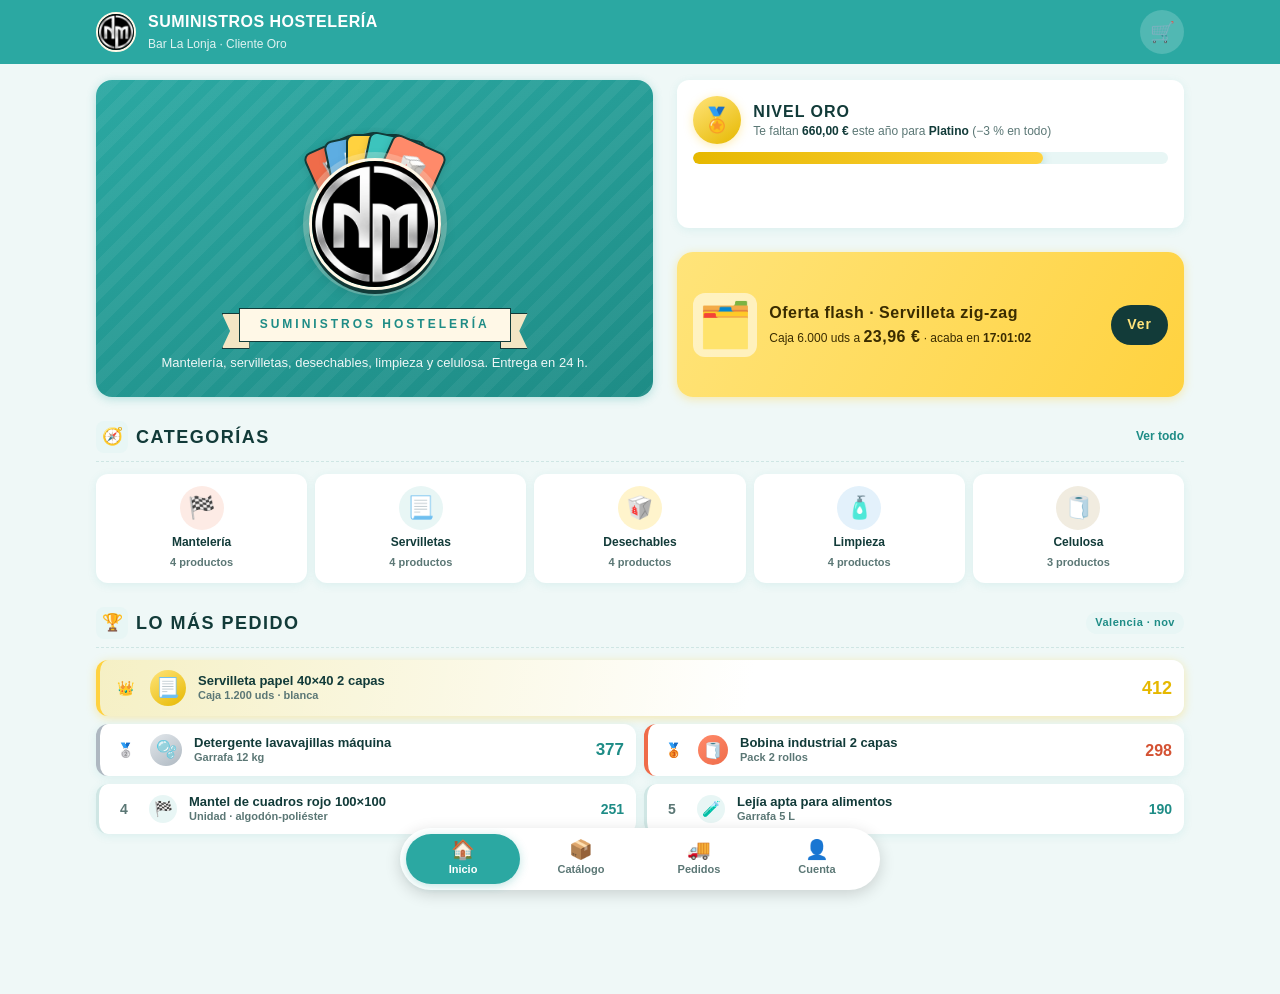
==== index.html @ a585bfb9 "App de pedidos Suministros Hostelería (demo) Co-Authored-By: Claude Opus 5.5 <noreply@anthropic.com>" ====
<!DOCTYPE html>
<html lang="es">
<head>
<meta charset="utf-8">
<meta name="viewport" content="width=device-width, initial-scale=1, viewport-fit=cover">
<meta name="theme-color" content="#2BA8A2">
<meta name="apple-mobile-web-app-capable" content="yes">
<meta name="apple-mobile-web-app-title" content="Suministros">
<title>Suministros Hostelería</title>
<link rel="icon" href="logo.png" type="image/png">
<link rel="apple-touch-icon" href="icon-192.png">
<meta name="claude:viewport-fit-sides" content="cover">
<link rel="stylesheet" href="estilos.css">
</head>
<body>
<div class="app" id="app">
  <header class="top">
    <img class="mini" src="logo.png" alt=""><div class="who"><b>SUMINISTROS HOSTELERÍA</b><span>Bar La Lonja · Cliente Oro</span></div>
    <button class="iconbtn" id="cartBtn" aria-label="Ver carrito">🛒<span class="badge" id="badge"></span></button>
  </header>

  <main>
    <!-- INICIO -->
    <section class="view" id="v-inicio">
      <div class="hero">
        <div class="fan" aria-hidden="true"><i>🏁</i><i>📃</i><i>🧻</i><i>🧴</i><i>🥡</i></div>
        <div class="wordmark">
          <img class="logo-badge" src="logo.png" alt="Logo de Suministros Hostelería">
        </div>
        <div class="ribbon-wrap"><span class="ribbon">SUMINISTROS HOSTELERÍA</span></div>
        <p>Mantelería, servilletas, desechables, limpieza y celulosa. Entrega en 24 h.</p>
      </div>

      <div class="level">
        <div class="row">
          <span class="medal" aria-hidden="true">🏅</span>
          <div class="grow"><b>NIVEL ORO</b><div class="meta" id="lvlTxt"></div></div>
        </div>
        <div class="bar gold" role="progressbar" aria-label="Progreso al nivel Platino" id="lvlBar"><i></i></div>
      </div>

      <div class="flash">
        <span class="big" aria-hidden="true">🗂️</span>
        <div><b>Oferta flash · Servilleta zig-zag</b><span>Caja 6.000 uds a <b class="inline" id="flashP">23,96 €</b> · acaba en <span class="timer" id="timer">--:--:--</span></span></div>
        <button class="btn" data-open="7">Ver</button>
      </div>

      <div class="sec">
        <div class="sec-t"><span class="emo" aria-hidden="true">🧭</span><h2>CATEGORÍAS</h2><a href="#catalogo">Ver todo</a></div>
        <div class="cats" id="cats"></div>
      </div>

      <div class="sec">
        <div class="sec-t"><span class="emo" aria-hidden="true">🏆</span><h2>LO MÁS PEDIDO</h2><span class="pill teal">Valencia · nov</span></div>
        <div class="rank" id="rank"></div>
      </div>
      <p class="note">Demo con empresa, cliente, productos y precios de ejemplo.</p>
    </section>

    <!-- CATÁLOGO -->
    <section class="view" id="v-catalogo" hidden>
      <h1>CATÁLOGO</h1>
      <div class="search"><span aria-hidden="true">🔎</span><input id="q" type="search" placeholder="Buscar mantel, lejía, servilletas…" autocomplete="off" aria-label="Buscar productos"></div>
      <div class="chips" id="chips"></div>
      <div class="list" id="list"></div>
    </section>

    <!-- PEDIDOS -->
    <section class="view" id="v-pedidos" hidden>
      <h1>MIS PEDIDOS</h1>
      <p class="lead">Sigue tu reparto y repite un pedido con un toque.</p>
      <div class="list" id="orders"></div>
    </section>

    <!-- CUENTA -->
    <section class="view" id="v-cuenta" hidden>
      <h1>MI CUENTA</h1>
      <div class="level">
        <div class="row">
          <span class="medal" aria-hidden="true">⭐</span>
          <div class="grow"><b id="ptsBig">0 PUNTOS</b><div class="meta">1 punto por cada euro (sin IVA). 500 puntos = 10 € de descuento.</div></div>
        </div>
        <div class="bar" role="progressbar" aria-label="Puntos hasta el próximo vale" id="ptsBar"><i></i></div>
      </div>
      <div class="sec">
        <div class="sec-t"><span class="emo" aria-hidden="true">🏪</span><h2>MI NEGOCIO</h2></div>
        <div class="kv">
          <div><span>Establecimiento</span><b>Bar La Lonja</b></div>
          <div><span>Nº cliente</span><b>C-04127</b></div>
          <div><span>Dirección de entrega</span><b>C/ de la Reina 21, Valencia</b></div>
          <div><span>Forma de pago</span><b>Domiciliación 30 días</b></div>
          <div><span>Precios con IVA</span><button class="switch" id="ivaSw" role="switch" aria-checked="false" aria-label="Mostrar precios con IVA"></button></div>
        </div>
      </div>
      <div class="sec">
        <div class="sec-t"><span class="emo" aria-hidden="true">🤝</span><h2>TU COMERCIAL</h2></div>
        <div class="rep">
          <span class="av" aria-hidden="true">LM</span>
          <div><b>Lucía Martí</b><span>Lunes a viernes, 8:00–16:00</span><div class="tel">600 000 000</div></div>
          <button class="btn btn-teal" id="copyTel">Copiar</button>
        </div>
      </div>
      <a class="btn btn-ghost btn-block" href="admin.html">🔑 Acceso para la empresa</a>
      <p class="note">Datos de ejemplo. Entrega en tu local sin coste.</p>
    </section>
  </main>
</div>

<div class="cbar" id="cbar" hidden><button class="btn btn-gold btn-block" id="cbarBtn"><span id="cbarN">0 artículos</span><span class="tot" id="cbarT">0 €</span></button></div>

<div class="tabs"><nav aria-label="Secciones">
  <a href="#inicio" data-v="inicio"><span class="emo" aria-hidden="true">🏠</span>Inicio</a>
  <a href="#catalogo" data-v="catalogo"><span class="emo" aria-hidden="true">📦</span>Catálogo</a>
  <a href="#pedidos" data-v="pedidos"><span class="emo" aria-hidden="true">🚚</span>Pedidos</a>
  <a href="#cuenta" data-v="cuenta"><span class="emo" aria-hidden="true">👤</span>Cuenta</a>
</nav></div>

<div class="shade" id="shade"></div>

<aside class="sheet" id="cartSheet" aria-label="Carrito">
  <div class="grab"><div class="sec-t"><span class="emo" aria-hidden="true">🛒</span><h2>TU PEDIDO</h2><button class="x" data-close aria-label="Cerrar">×</button></div></div>
  <ul class="lines" id="lines"></ul>
  <div id="cartBody" class="stack">
    <div class="field">FRANJA DE ENTREGA
      <div class="slots" id="slots"></div>
    </div>
    <label class="field" for="notes">NOTAS PARA EL REPARTIDOR<input id="notes" placeholder="Entrar por la puerta del almacén"></label>
    <div class="sum" id="sum"></div>
    <button class="btn btn-gold btn-block" id="confirmBtn">CONFIRMAR PEDIDO</button>
  </div>
</aside>

<aside class="sheet" id="detSheet" aria-label="Producto">
  <div class="grab"><div class="sec-t"><span class="emo" aria-hidden="true">🔍</span><h2>PRODUCTO</h2><button class="x" data-close aria-label="Cerrar">×</button></div></div>
  <div id="det" class="stack"></div>
</aside>

<div class="win" id="win" hidden>
  <div class="confetti" id="confetti"></div>
  <div class="win-card">
    <span class="crown" aria-hidden="true">👑</span>
    <h2>¡PEDIDO HECHO!</h2>
    <span class="onum" id="winNum"></span>
    <p id="winTxt"></p>
    <span class="pts" id="winPts"></span>
    <button class="btn btn-gold btn-block" id="winBtn">VER MIS PEDIDOS</button>
  </div>
</div>

<div class="toast" id="toast" role="status"></div>

<script src="datos.js"></script>
<script>
(function(){
const IVA=0.21;
const {CATS,P}=window.SH_DATA;
const catBg=Object.fromEntries(CATS.map(c=>[c[0],c[3]]));
const byId=Object.fromEntries(P.map(p=>[p.id,p]));
const RANK=[[5,412],[13,377],[17,298],[1,251],[15,190]];
const SLOTS=[['Mañana','8–11 h'],['Mañana','11–14 h'],['Jueves','8–11 h']];
let orders=window.SH_DATA.ORDERS.map(o=>({...o}));
const $=s=>document.querySelector(s);
const eur=n=>n.toLocaleString('es-ES',{style:'currency',currency:'EUR'});
const esc=s=>String(s).replace(/[&<>"]/g,c=>({'&':'&amp;','<':'&lt;','>':'&gt;','"':'&quot;'}[c]));
let cart={}, cat='todo', q='', iva=true, slot=0, points=1840;
try{const s=JSON.parse(localStorage.getItem('sh-pedidos')||'{}');cart=s.cart||{};iva=s.ivaIncl!==undefined?!!s.ivaIncl:true;if(s.points)points=s.points;if(s.orders)orders=s.orders}catch(e){}
const save=()=>{try{localStorage.setItem('sh-pedidos',JSON.stringify({cart,ivaIncl:iva,points,orders}))}catch(e){}};
const show=v=>iva?v*(1+IVA):v;
const sumItems=it=>it.reduce((s,[id,n])=>s+byId[id].p*n,0);
const items=()=>Object.entries(cart).filter(([,n])=>n>0).map(([id,n])=>[+id,n]);

function stepper(id,n){return `<div class="step"><button class="minus" data-dec="${id}" aria-label="Quitar uno">−</button><output>${n}</output><button class="plus" data-inc="${id}" aria-label="Añadir uno">+</button></div>`}
function card(p){
  const n=cart[p.id]||0, cls=p.out?'':p.o?' hl':p.low?' low':'';
  const tag=p.out?'<span class="pill out">Agotado</span>':p.o?`<span class="pill gold">-${Math.round((1-p.p/p.o)*100)} %</span>`:p.low?`<span class="pill coral">Quedan ${p.low}</span>`:'';
  return `<article class="pcard${cls}"><button class="thumb" style="background:${catBg[p.cat]}" data-open="${p.id}" aria-label="Ver ficha de ${esc(p.n)}">${p.e}</button>
  <div class="pbody"><div class="tags"><span class="ref">${p.ref}</span>${tag}</div><h3>${p.n}</h3><span class="meta">${p.f}</span>
  <div class="prow"><div class="price">${eur(show(p.p))}${p.o?`<s>${eur(show(p.o))}</s>`:''}<small>${iva?'IVA incluido':'+ IVA'}</small></div>
  ${p.out?'<button class="btn btn-ghost add" disabled>Agotado</button>':n?stepper(p.id,n):`<button class="btn btn-teal add" data-inc="${p.id}">Añadir</button>`}</div></div></article>`;
}
function renderList(){
  const t=q.trim().toLowerCase();
  const l=P.filter(p=>(cat==='todo'||p.cat===cat)&&(!t||(p.n+' '+p.f+' '+p.ref).toLowerCase().includes(t)));
  $('#list').innerHTML=l.length?l.map(card).join(''):`<div class="empty"><span class="emo">🤔</span>No hay productos con «${esc(q)}». Prueba con «mantel» o «lejía».</div>`;
}
function renderChips(){
  $('#chips').innerHTML=[['todo','Todo','✨'],...CATS].map(([k,l,e])=>`<button class="chip" data-cat="${k}" aria-pressed="${k===cat}">${e} ${l}</button>`).join('');
}
function renderHome(){
  $('#flashP').textContent=eur(show(byId[7].p))+(iva?'':' + IVA');
  $('#cats').innerHTML=CATS.map(([k,l,e,bg])=>`<button class="cat" data-gocat="${k}"><span class="emo" style="background:${bg}">${e}</span>${l}<small>${P.filter(p=>p.cat===k).length} productos</small></button>`).join('');
  const medal=['👑','🥈','🥉'];
  $('#rank').innerHTML=RANK.map(([id,u],i)=>{const p=byId[id];return `<button class="ritem${i<3?' r'+(i+1):''}" data-open="${id}">
    <span class="pos">${i===0?'<span class="crown">👑</span>':i<3?medal[i]:i+1}</span><span class="av">${p.e}</span>
    <span class="nm">${p.n}<small>${p.f}</small></span><span class="sc">${u}</span></button>`}).join('');
  const goal=2500, pct=Math.min(100,points/goal*100);
  $('#lvlTxt').innerHTML=`Te faltan <b>${eur(Math.max(0,goal-points))}</b> este año para <b>Platino</b> (−3 % en todo)`;
  $('#lvlBar i').style.width=pct+'%';
  $('#ptsBig').textContent=points.toLocaleString('es-ES')+' PUNTOS';
  $('#ptsBar i').style.width=(points%500)/5+'%';
  $('#ivaSw').setAttribute('aria-checked',iva);
}
const ST={reparto:['🚚 En reparto','sky'],prep:['📦 Preparando','gold'],ok:['✔ Entregado','ok']};
function renderOrders(){
  $('#orders').innerHTML=orders.map((o,i)=>{const [lbl,c]=ST[o.st], base=sumItems(o.items), u=o.items.reduce((s,[,n])=>s+n,0);
    const step=o.st==='prep'?1:o.st==='reparto'?3:4;
    return `<div class="ocard${o.st!=='ok'?' live':''}"><div class="ohead"><b>${o.n}</b><span class="pill ${c}">${lbl}</span></div>
    ${o.st!=='ok'?`<div class="track">${['Recibido','Preparado','En ruta','Entregado'].map((s,k)=>`<div class="${k<step?'done':''}"><i></i>${s}</div>`).join('')}</div>`:''}
    <p>${o.d} · ${u} uds · ${o.items.map(([id,n])=>`${n}× ${byId[id].n}`).join(' · ')}</p>
    <div class="ofoot"><span class="price">${eur(base*(1+IVA))}<small>IVA incluido</small></span><button class="btn btn-ghost" data-repeat="${i}">🔁 Repetir</button></div></div>`}).join('');
}
function renderCart(){
  const it=items(), u=it.reduce((s,[,n])=>s+n,0), base=sumItems(it), tot=base*(1+IVA);
  const b=$('#badge'); if(b.textContent!==String(u||'')){b.textContent=u||'';b.classList.remove('pop');void b.offsetWidth;b.classList.add('pop')}
  $('#cbar').hidden=!u; $('#app').classList.toggle('has-cart',!!u);
  $('#cbarN').textContent=`🛒 ${u} ${u===1?'artículo':'artículos'}`; $('#cbarT').textContent=eur(tot);
  $('#lines').innerHTML=it.length?it.map(([id,n])=>{const p=byId[id];return `<li><span class="thumb" style="background:${catBg[p.cat]}">${p.e}</span><span class="nm">${p.n}<small>${n} × ${eur(show(p.p))} = ${eur(show(p.p*n))} ${iva?'IVA incl.':'+ IVA'}</small></span>${stepper(id,n)}</li>`}).join('')
    :`<li class="empty"><span class="emo">🍽️</span>Tu pedido está vacío. Añade productos desde el catálogo.</li>`;
  $('#cartBody').hidden=!it.length;
  $('#slots').innerHTML=SLOTS.map(([d,h],i)=>`<button data-slot="${i}" aria-pressed="${i===slot}">${d}<small>${h}</small></button>`).join('');
  $('#sum').innerHTML=`<div><span>Base imponible</span><span>${eur(base)}</span></div>
    <div><span>IVA 21 %</span><span>${eur(base*IVA)}</span></div><div class="big"><span>Total</span><span>${eur(tot)}</span></div>`;
}
function renderDetail(id){
  const p=byId[id], n=cart[id]||0;
  $('#det').innerHTML=`<div class="dart" style="background:${catBg[p.cat]}">${p.e}</div>
  <div class="dinfo"><div class="tags"><span class="ref">REF. ${p.ref}</span>${p.o?'<span class="pill gold">Oferta flash</span>':''}${p.low?`<span class="pill coral">Quedan ${p.low}</span>`:''}</div>
  <h3>${p.n}</h3><span class="meta">${p.f}</span></div>
  <div class="specs">${p.s.map(([k,v])=>`<div><span>${k.toUpperCase()}</span><b>${v}</b></div>`).join('')}</div>
  <div class="dbuy"><div class="price">${eur(show(p.p))}${p.o?`<s>${eur(show(p.o))}</s>`:''}<small>${iva?'IVA incluido':'+ IVA'}</small></div>
  ${p.out?'<button class="btn btn-ghost" disabled>AGOTADO</button>':n?stepper(id,n):`<button class="btn btn-gold" data-inc="${id}">AÑADIR AL PEDIDO</button>`}</div>`;
}
let detId=null;
function renderAll(){renderList();renderCart();if(detId)renderDetail(detId)}

let tt; function toast(t){const el=$('#toast');el.textContent=t;el.classList.add('on');clearTimeout(tt);tt=setTimeout(()=>el.classList.remove('on'),1800)}
function sheet(id){['#cartSheet','#detSheet'].forEach(s=>$(s).classList.toggle('on',s===id));$('#shade').classList.toggle('on',!!id);if(id!=='#detSheet')detId=null}
function change(id,d){if(d>0&&byId[id].out)return;cart[id]=Math.max(0,(cart[id]||0)+d);if(!cart[id])delete cart[id];save();renderAll();if(d>0&&cart[id]===1)toast(`${byId[id].e} Añadido al pedido`)}

function confirmOrder(){
  const it=items(); if(!it.length) return;
  const base=sumItems(it), num='SH-'+(25842+Math.floor(Math.random()*90));
  const now=new Date();orders.unshift({n:num,d:'hoy',h:now.toTimeString().slice(0,5),st:'prep',items:it,slot:SLOTS[slot].join(' '),notes:$('#notes').value.trim()});$('#notes').value=''; const earned=Math.floor(base); points+=earned;
  cart={}; save(); sheet(null); renderAll(); renderOrders(); renderHome();
  $('#winNum').textContent=num;
  $('#winTxt').textContent=`Llega ${SLOTS[slot][0].toLowerCase()} entre las ${SLOTS[slot][1]}. Te avisaremos cuando salga el camión.`;
  $('#winPts').textContent=`+${earned} puntos ⭐`;
  const cols=['#2BA8A2','#FFD23F','#EF6C4A','#5DADE2','#3CC4BD','#FFE47A'];
  $('#confetti').innerHTML=Array.from({length:14},(_,i)=>{const w=6+Math.random()*8,h=Math.random()<.4?w:w*1.8;
    return `<i style="left:${4+i*6.8}%;width:${w}px;height:${h}px;background:${cols[i%6]};border-radius:${i%3===0?'50%':'2px'};animation-duration:${(3.2+Math.random()*1.3).toFixed(2)}s;animation-delay:${(Math.random()*1.5).toFixed(2)}s"></i>`}).join('');
  $('#win').hidden=false;
}

document.addEventListener('click',e=>{
  const b=e.target.closest('button,[data-close]'); if(!b) return;
  const d=b.dataset;
  if(d.inc) change(+d.inc,1);
  else if(d.dec) change(+d.dec,-1);
  else if(d.cat){cat=d.cat;renderChips();renderList()}
  else if(d.gocat){cat=d.gocat;renderChips();renderList();location.hash='catalogo'}
  else if(d.open){detId=+d.open;renderDetail(detId);sheet('#detSheet')}
  else if(d.slot!==undefined){slot=+d.slot;renderCart()}
  else if(d.repeat!==undefined){orders[+d.repeat].items.forEach(([id,n])=>{if(!byId[id].out)cart[id]=(cart[id]||0)+n});save();renderAll();sheet('#cartSheet');toast('🔁 Pedido cargado: ajusta cantidades')}
  else if(b.hasAttribute('data-close')) sheet(null);
});
$('#cartBtn').onclick=()=>sheet('#cartSheet');
$('#cbarBtn').onclick=()=>sheet('#cartSheet');
$('#shade').onclick=()=>sheet(null);
$('#confirmBtn').onclick=confirmOrder;
$('#winBtn').onclick=()=>{$('#win').hidden=true;location.hash='pedidos'};
document.addEventListener('keydown',e=>{if(e.key==='Escape'){sheet(null);$('#win').hidden=true}});
$('#q').addEventListener('input',e=>{q=e.target.value;renderList()});
$('#ivaSw').onclick=()=>{iva=!iva;save();renderHome();renderAll();toast(iva?'Precios con IVA':'Precios sin IVA')};
$('#copyTel').onclick=()=>{try{navigator.clipboard.writeText('600000000').then(()=>toast('📋 Teléfono copiado'),()=>toast('Mantén pulsado el número para copiarlo'))}catch(err){toast('Mantén pulsado el número para copiarlo')}};

// Cuenta atrás de la oferta flash (termina a medianoche)
function tick(){const now=new Date(),end=new Date(now);end.setHours(24,0,0,0);let s=Math.floor((end-now)/1000);
  const h=String(Math.floor(s/3600)).padStart(2,'0'),m=String(Math.floor(s%3600/60)).padStart(2,'0'),x=String(s%60).padStart(2,'0');$('#timer').textContent=`${h}:${m}:${x}`}
tick();setInterval(tick,1000);

const VIEWS=['inicio','catalogo','pedidos','cuenta'];
function route(){const v=(location.hash||'#inicio').slice(1), ok=VIEWS.includes(v)?v:'inicio';
  VIEWS.forEach(k=>$('#v-'+k).hidden=k!==ok);
  document.querySelectorAll('.tabs a').forEach(a=>a.dataset.v===ok?a.setAttribute('aria-current','page'):a.removeAttribute('aria-current'));
  window.scrollTo(0,0)}
window.addEventListener('hashchange',route);

renderChips();renderHome();renderOrders();renderAll();route();
})();
</script>
</body>
</html>
---- estilos.css ----
/* Estilos compartidos: app del cliente y panel de la empresa (sistema de diseño Flip7) */
/* Layout: phone-first app shell (max 440px), sticky header, scrolling views, fixed pill tab bar + bottom sheets.
   Tokens from the Flip7 design system (rpx ÷ 2 = px). */
:root{
  --primary:#2BA8A2;--primary-light:#3CC4BD;--primary-dark:#1E8C86;--primary-bg:#E8F6F5;
  --accent:#FFD23F;--accent-light:#FFE47A;--accent-dark:#E6B800;
  --coral:#EF6C4A;--coral-light:#FF8A6A;--coral-dark:#D45233;
  --cream:#FFF8E7;--cream-dark:#F3E6C4;--sky:#5DADE2;
  --surface:#EFF8F7;--card:#FFFFFF;--success:#27AE60;--error:#E74C3C;
  --ink:#123B39;--muted:#5B7775;--line:#CFE6E4;--on-accent:#3A2C00;
  --silver-a:#E3E8EC;--silver-b:#AEB8C1;
  --sh-sm:0 1px 4px rgba(0,0,0,.08);--sh-md:0 2px 8px rgba(0,0,0,.12);--sh-lg:0 4px 16px rgba(0,0,0,.16);
  --sh-card:0 2px 10px rgba(43,168,162,.10);--sh-coral:0 2px 10px rgba(239,108,74,.35);
  --sh-teal:0 2px 10px rgba(43,168,162,.30);--sh-accent:0 2px 10px rgba(255,210,63,.40);
  --sh-sky:0 2px 8px rgba(93,173,226,.30);--sh-focus:0 0 0 2px rgba(43,168,162,.15);
  --r-sm:4px;--r-md:8px;--r-lg:12px;--r-xl:16px;--r-round:999px;
  --s-xs:4px;--s-sm:8px;--s-md:12px;--s-lg:16px;--s-xl:24px;
  --font:-apple-system,BlinkMacSystemFont,"Segoe UI",Roboto,"PingFang SC","Microsoft YaHei",sans-serif;
  --bounce:cubic-bezier(.34,1.56,.64,1);
}
@media (prefers-color-scheme: dark){:root:not([data-theme="light"]){
  --primary-bg:#163B39;--cream:#2B2719;--cream-dark:#3A3420;--surface:#0E2321;--card:#15302E;
  --ink:#E6F4F3;--muted:#9DBDBA;--line:#24504C;--primary-dark:#5FD3CC;
  --silver-a:#3A4650;--silver-b:#7D8B97;color-scheme:dark}}
:root[data-theme="dark"]{
  --primary-bg:#163B39;--cream:#2B2719;--cream-dark:#3A3420;--surface:#0E2321;--card:#15302E;
  --ink:#E6F4F3;--muted:#9DBDBA;--line:#24504C;--primary-dark:#5FD3CC;
  --silver-a:#3A4650;--silver-b:#7D8B97;color-scheme:dark}

[hidden]{display:none!important}
*{box-sizing:border-box;min-width:0;-webkit-tap-highlight-color:transparent}
html,body{margin:0}
body{background:var(--surface);color:var(--ink);font:500 14px/1.45 var(--font)}
body::before{content:"";position:fixed;inset:0 0 auto;height:env(safe-area-inset-top,0px);z-index:40;background:var(--primary)}
button,input{font:inherit;color:inherit}
button{cursor:pointer;border:0;background:none}
:focus-visible{outline:none;box-shadow:var(--sh-focus),0 0 0 3px var(--primary)}
.app{max-width:440px;margin:0 auto;min-height:100vh;padding-bottom:calc(96px + env(safe-area-inset-bottom,0px))}

/* Header */
.top{box-shadow:0 0 0 100vmax var(--primary);clip-path:inset(0 -100vmax);position:sticky;top:env(safe-area-inset-top,0px);z-index:30;background:var(--primary);color:#fff;
  padding:10px max(16px,env(safe-area-inset-right,0px)) 10px max(16px,env(safe-area-inset-left,0px));display:flex;align-items:center;gap:var(--s-md)}
.top .who{flex:1}
.top .mini{width:40px;height:40px;border-radius:50%;background:#000;border:2px solid #FFF8E7;flex:none}
.top .who b{display:block;font-weight:800;font-size:clamp(13px,4.2vw,16px);letter-spacing:.5px;white-space:nowrap;overflow:hidden;text-overflow:ellipsis}
.top .who span{font-size:12px;opacity:.85}
.iconbtn{position:relative;width:44px;height:44px;border-radius:var(--r-round);background:rgba(255,255,255,.18);display:grid;place-items:center;font-size:20px;transition:transform .25s var(--bounce)}
.iconbtn:active{transform:scale(.92)}
.badge{position:absolute;top:-4px;right:-4px;min-width:22px;height:22px;padding:0 6px;border-radius:var(--r-round);background:var(--accent);color:var(--on-accent);font-weight:800;font-size:12px;line-height:22px;text-align:center;box-shadow:var(--sh-accent)}
.badge:empty{display:none}
.badge.pop{animation:pop .4s var(--bounce)}
@keyframes pop{0%{transform:scale(.4)}100%{transform:scale(1)}}

main{padding-left:max(16px,env(safe-area-inset-left,0px));padding-right:max(16px,env(safe-area-inset-right,0px))}
.view{display:flex;flex-direction:column;gap:var(--s-xl);padding-block:var(--s-lg) var(--s-xl)}
.view>h1{font-size:24px;font-weight:800;letter-spacing:2px;margin:0;color:var(--primary-dark);text-wrap:balance}
.view>p.lead{margin:-16px 0 0;color:var(--muted)}

/* Logo */
.hero{position:relative;z-index:0;background:linear-gradient(160deg,var(--primary) 0%,var(--primary-dark) 100%);border-radius:var(--r-xl);
  padding:var(--s-lg) var(--s-lg) var(--s-xl);overflow:hidden;box-shadow:var(--sh-teal);display:flex;flex-direction:column;align-items:center}
.hero::after{content:"";position:absolute;inset:0;background:repeating-linear-gradient(-45deg,rgba(255,255,255,.05) 0 10px,transparent 10px 20px);pointer-events:none;z-index:-1}
.fan{position:relative;height:120px;width:100%}
.fan i{position:absolute;left:50%;bottom:0;width:58px;height:82px;margin-left:-29px;border-radius:var(--r-md);border:2px solid var(--ink);
  display:grid;place-items:start center;padding-top:8px;font-style:normal;font-size:24px;transform-origin:50% 140%;box-shadow:var(--sh-md)}
.fan i:nth-child(1){background:var(--coral);transform:rotate(-24deg)}
.fan i:nth-child(2){background:var(--sky);transform:rotate(-12deg)}
.fan i:nth-child(3){background:var(--accent);transform:rotate(0)}
.fan i:nth-child(4){background:var(--primary-light);transform:rotate(12deg)}
.fan i:nth-child(5){background:var(--coral-light);transform:rotate(24deg)}
.wordmark{position:relative;margin-top:-58px}
.logo-badge{display:block;width:132px;height:132px;max-width:100%;border-radius:50%;background:#000;border:3px solid #FFF8E7;box-shadow:0 4px 0 #123B39,0 0 0 6px rgba(255,248,231,.25),var(--sh-lg)}
.ribbon-wrap{position:relative;z-index:0;margin-top:18px}
.ribbon{position:relative;display:block;height:34px;line-height:30px;padding:0 clamp(12px,4vw,20px);background:#FFF8E7;border:1.5px solid #123B39;color:#1E8C86;font-weight:800;font-size:clamp(10px,3.2vw,12px);letter-spacing:clamp(1.5px,.8vw,3px);white-space:nowrap}
.ribbon::before,.ribbon::after{content:"";position:absolute;top:4px;width:26px;height:34px;background:#F3E6C4;border:1.5px solid #123B39;z-index:-1}
.ribbon::before{left:-18px;clip-path:polygon(0 0,100% 0,100% 100%,0 100%,30% 50%)}
.ribbon::after{right:-18px;clip-path:polygon(0 0,100% 0,70% 50%,100% 100%,0 100%)}
.hero p{margin:var(--s-md) 0 0;color:#fff;text-align:center;font-size:13px;opacity:.92}

/* Section titles */
.sec{display:flex;flex-direction:column;gap:var(--s-md)}
.sec-t{display:flex;align-items:center;gap:var(--s-sm);padding-bottom:var(--s-sm);border-bottom:1.5px dashed var(--line);margin:0}
.sec-t .emo{width:32px;height:32px;border-radius:var(--r-md);background:var(--primary-bg);display:grid;place-items:center;font-size:17px;flex:none}
.sec-t h2{flex:1;margin:0;font-size:18px;font-weight:800;letter-spacing:1.5px}
.sec-t a,.sec-t button.link{font-size:12px;font-weight:700;color:var(--primary-dark);text-decoration:none;padding:6px 0}

/* Buttons */
.btn{position:relative;overflow:hidden;min-height:44px;padding:0 22px;border-radius:var(--r-round);font-weight:800;letter-spacing:1px;
  display:inline-flex;align-items:center;justify-content:center;gap:8px;transition:transform .25s var(--bounce),box-shadow .25s;white-space:nowrap}
.btn:active{transform:scale(.95)}
.btn-gold{background:linear-gradient(180deg,var(--accent-light),var(--accent) 55%,var(--accent-dark));color:var(--on-accent);box-shadow:var(--sh-accent)}
.btn-gold::before{content:"";position:absolute;left:8%;right:8%;top:3px;height:42%;border-radius:var(--r-round);background:linear-gradient(180deg,rgba(255,255,255,.7),rgba(255,255,255,0))}
.btn-teal{background:var(--primary);color:#fff;box-shadow:var(--sh-teal)}
.btn-ghost{background:var(--card);color:var(--primary-dark);border:1.5px solid var(--line)}
.btn-block{width:100%;min-height:50px;font-size:15px}
.btn:disabled{opacity:.5;cursor:not-allowed;transform:none}

/* Counter */
.step{display:flex;align-items:center;gap:6px}
.step button{width:40px;height:40px;border-radius:var(--r-md);font-size:22px;font-weight:800;line-height:1;display:grid;place-items:center;transition:transform .2s var(--bounce)}
.step button:active{transform:scale(.88)}
.step .minus{background:#FDEBE5;color:var(--coral-dark);box-shadow:var(--sh-coral)}
.step .plus{background:var(--primary);color:#fff;box-shadow:var(--sh-teal)}
.step output{min-width:28px;text-align:center;font-weight:800;font-size:16px;font-variant-numeric:tabular-nums}
.add{min-height:40px;padding:0 16px;font-size:13px}

/* Cards */
.pcard{position:relative;display:flex;gap:var(--s-md);background:var(--card);border-radius:var(--r-lg);box-shadow:var(--sh-card);
  padding:var(--s-md) var(--s-md) var(--s-md) calc(var(--s-md) + 3px);border-left:3px solid var(--primary-light);transition:transform .25s var(--bounce)}
.pcard.hl{border-left-color:var(--accent);background:linear-gradient(100deg,rgba(255,228,122,.35),var(--card) 55%);box-shadow:var(--sh-accent)}
.pcard.low{border-left-color:var(--coral);background:linear-gradient(100deg,rgba(255,138,106,.18),var(--card) 55%);animation:boom 2s infinite}
@keyframes boom{0%,100%{box-shadow:var(--sh-card)}50%{box-shadow:var(--sh-coral)}}
.thumb{width:68px;height:68px;border-radius:var(--r-lg);display:grid;place-items:center;font-size:34px;flex:none;background:var(--primary-bg)}
.pbody{flex:1;display:flex;flex-direction:column;gap:2px}
.pbody h3{margin:0;font-size:15px;font-weight:700;line-height:1.25}
.meta{font-size:12px;color:var(--muted)}
.ref{font-size:11px;letter-spacing:1px;color:var(--muted);font-variant-numeric:tabular-nums}
.prow{display:flex;align-items:center;justify-content:space-between;gap:var(--s-sm);margin-top:6px;flex-wrap:wrap}
.price{font-weight:800;font-size:17px;color:var(--primary-dark);font-variant-numeric:tabular-nums}
.price s{font-size:12px;color:var(--muted);font-weight:600;margin-left:6px}
.price small{display:block;font-size:11px;font-weight:600;color:var(--muted);letter-spacing:.3px}
.pill{display:inline-flex;align-items:center;gap:4px;height:22px;padding:0 9px;border-radius:var(--r-round);font-size:11px;font-weight:800;letter-spacing:.5px;white-space:nowrap}
.pill.gold{background:var(--accent);color:var(--on-accent)}
.pill.coral{background:var(--coral);color:#fff}
.pill.sky{background:var(--sky);color:#fff}
.pill.ok{background:var(--success);color:#fff}
.pill.out{background:var(--muted);color:var(--card)}
.pill.teal{background:var(--primary-bg);color:var(--primary-dark)}
.tags{display:flex;gap:4px;flex-wrap:wrap}

/* Level card */
.level{background:var(--card);border-radius:var(--r-lg);box-shadow:var(--sh-card);padding:var(--s-lg);display:flex;flex-direction:column;gap:var(--s-sm)}
.level .row{display:flex;align-items:center;gap:var(--s-md)}
.medal{width:48px;height:48px;border-radius:var(--r-round);display:grid;place-items:center;font-size:24px;background:linear-gradient(145deg,var(--accent-light),var(--accent-dark));box-shadow:var(--sh-accent);flex:none}
.level b{font-size:16px;font-weight:800;letter-spacing:1px}
.level .meta b{font-size:inherit;letter-spacing:0;color:var(--ink)}
.bar{height:12px;border-radius:var(--r-round);background:var(--primary-bg);overflow:hidden}
.bar i{display:block;height:100%;border-radius:inherit;background:linear-gradient(90deg,var(--primary),var(--primary-light));box-shadow:var(--sh-teal);transition:width .5s var(--bounce)}
.bar.gold i{background:linear-gradient(90deg,var(--accent-dark),var(--accent))}

/* Flash offer */
.flash{position:relative;display:flex;gap:var(--s-md);align-items:center;background:linear-gradient(120deg,var(--accent-light),var(--accent));color:var(--on-accent);
  border-radius:var(--r-xl);padding:var(--s-lg);box-shadow:var(--sh-accent);overflow:hidden}
.flash .big{font-size:44px;flex:none;width:64px;height:64px;border-radius:var(--r-lg);background:rgba(255,255,255,.55);display:grid;place-items:center}
.flash div{flex:1}
.flash b{display:block;font-size:16px;font-weight:800;letter-spacing:.5px}
.flash span{font-size:12px}
.flash .timer{font-weight:800;font-variant-numeric:tabular-nums}
.flash .btn{min-height:40px;padding:0 16px;background:#123B39;color:#FFE47A;box-shadow:none}

/* Categories */
.cats{display:grid;grid-template-columns:repeat(6,1fr);gap:var(--s-sm)}
.cats>*{grid-column:span 2}
.cats>:nth-child(n+4){grid-column:span 3}
.cat{display:flex;flex-direction:column;align-items:center;gap:4px;padding:var(--s-md) 4px;background:var(--card);border-radius:var(--r-lg);box-shadow:var(--sh-card);
  font-size:12px;font-weight:700;transition:transform .25s var(--bounce)}
.cat:active{transform:scale(.95)}
.cat .emo{width:44px;height:44px;border-radius:var(--r-round);display:grid;place-items:center;font-size:22px}
.cat small{font-size:11px;color:var(--muted);font-weight:600}

/* Ranking */
.rank{display:flex;flex-direction:column;gap:var(--s-sm)}
.ritem{display:flex;align-items:center;gap:var(--s-md);background:var(--card);border-radius:var(--r-lg);padding:10px var(--s-md);box-shadow:var(--sh-card);border-left:3px solid var(--line)}
.ritem .pos{width:26px;text-align:center;font-weight:800;color:var(--muted);font-variant-numeric:tabular-nums}
.ritem .av{width:28px;height:28px;border-radius:var(--r-round);display:grid;place-items:center;font-size:15px;background:var(--primary-bg);flex:none}
.ritem .nm{flex:1;font-weight:700;font-size:13px;line-height:1.25}
.ritem .nm small{display:block;font-weight:600;color:var(--muted);font-size:11px}
.ritem .sc{font-weight:800;font-variant-numeric:tabular-nums;color:var(--primary-dark)}
.ritem.r1{border-left:4px solid var(--accent);background:linear-gradient(100deg,rgba(255,228,122,.4),var(--card) 60%);box-shadow:var(--sh-accent)}
.ritem.r1 .av{width:36px;height:36px;font-size:19px;background:linear-gradient(145deg,var(--accent-light),var(--accent-dark))}
.ritem.r1 .sc{font-size:18px;color:var(--accent-dark)}
.ritem.r2{border-left:4px solid var(--silver-b)}
.ritem.r2 .av{width:32px;height:32px;font-size:17px;background:linear-gradient(145deg,var(--silver-a),var(--silver-b))}
.ritem.r2 .sc{font-size:17px}
.ritem.r3{border-left:4px solid var(--coral)}
.ritem.r3 .av{width:30px;height:30px;font-size:16px;background:linear-gradient(145deg,var(--coral-light),var(--coral))}
.ritem.r3 .sc{color:var(--coral-dark);font-size:16px}
.crown{display:inline-block;animation:crown 1.5s infinite}
@keyframes crown{0%,100%{transform:translateY(0) rotate(0)}25%{transform:translateY(-3px) rotate(-8deg)}50%{transform:translateY(0) rotate(0)}75%{transform:translateY(-2px) rotate(8deg)}}

/* Catalog tools */
.search{position:relative}
.search input{width:100%;height:48px;border-radius:var(--r-round);border:1.5px solid var(--line);background:var(--cream);padding:0 16px 0 44px;font-size:16px;outline:none;transition:box-shadow .2s}
.search input:focus{border-color:var(--primary);box-shadow:var(--sh-focus)}
.search span{position:absolute;left:16px;top:13px;font-size:17px}
.chips{display:flex;gap:var(--s-sm);overflow-x:auto;scrollbar-width:none;margin:-12px calc(-1 * max(16px,env(safe-area-inset-left,0px))) 0;padding:4px max(16px,env(safe-area-inset-left,0px)) 6px}
.chips::-webkit-scrollbar{display:none}
.chip{flex:none;min-height:38px;padding:0 14px;border-radius:var(--r-round);background:var(--card);border:1.5px solid var(--line);font-weight:700;font-size:13px;white-space:nowrap;transition:transform .2s var(--bounce)}
.chip:active{transform:scale(.95)}
.chip[aria-pressed="true"]{background:var(--primary);border-color:var(--primary);color:#fff;box-shadow:var(--sh-teal)}
.list{display:flex;flex-direction:column;gap:var(--s-md)}
.empty{text-align:center;color:var(--muted);padding:var(--s-xl) var(--s-md);background:var(--card);border-radius:var(--r-lg);border:1.5px dashed var(--line)}
.empty .emo{font-size:36px;display:block;margin-bottom:6px}

/* Orders */
.ocard{background:var(--card);border-radius:var(--r-lg);box-shadow:var(--sh-card);padding:var(--s-lg);display:flex;flex-direction:column;gap:var(--s-sm);border-left:3px solid var(--primary-light)}
.ocard.live{border-left-color:var(--sky);box-shadow:var(--sh-sky)}
.ohead{display:flex;justify-content:space-between;align-items:center;gap:var(--s-sm)}
.ohead b{font-weight:800;letter-spacing:1px;font-variant-numeric:tabular-nums}
.ocard p{margin:0;font-size:12px;color:var(--muted)}
.ofoot{display:flex;justify-content:space-between;align-items:center;gap:var(--s-sm);flex-wrap:wrap}
.ofoot .price{font-size:16px}
.track{display:grid;grid-template-columns:repeat(4,1fr);gap:4px;margin:4px 0}
.track div{display:flex;flex-direction:column;align-items:center;gap:4px;font-size:10.5px;font-weight:700;color:var(--muted);text-align:center}
.track i{width:100%;height:6px;border-radius:var(--r-round);background:var(--primary-bg)}
.track .done i{background:var(--sky);box-shadow:var(--sh-sky)}
.track .done{color:var(--ink)}

/* Account */
.kv{background:var(--card);border-radius:var(--r-lg);box-shadow:var(--sh-card);padding:4px var(--s-lg)}
.kv>div{display:flex;justify-content:space-between;align-items:center;gap:var(--s-md);padding:12px 0;border-bottom:1.5px dashed var(--line)}
.kv>div:last-child{border-bottom:0}
.kv span{color:var(--muted);font-size:13px}
.kv b{text-align:right;font-weight:700;font-variant-numeric:tabular-nums}
.switch{width:52px;height:30px;border-radius:var(--r-round);background:var(--line);position:relative;transition:background .25s;flex:none}
.switch::after{content:"";position:absolute;top:3px;left:3px;width:24px;height:24px;border-radius:50%;background:#fff;box-shadow:var(--sh-md);transition:left .3s var(--bounce)}
.switch[aria-checked="true"]{background:var(--primary);box-shadow:var(--sh-teal)}
.switch[aria-checked="true"]::after{left:25px}
.rep{display:flex;gap:var(--s-md);align-items:center;background:var(--cream);border-radius:var(--r-lg);padding:var(--s-lg);border:1.5px dashed var(--accent-dark)}
.rep .av{width:52px;height:52px;border-radius:var(--r-round);background:var(--primary);color:#fff;display:grid;place-items:center;font-weight:800;font-size:18px;letter-spacing:1px;flex:none;box-shadow:var(--sh-teal)}
.rep div{flex:1}
.rep b{display:block;font-weight:800}
.rep span{font-size:12px;color:var(--muted)}
.rep .tel{font-weight:800;color:var(--primary-dark);font-size:15px;user-select:all;font-variant-numeric:tabular-nums}
.note{font-size:11px;color:var(--muted);text-align:center;margin:0}

/* Tab bar */
.tabs{position:fixed;left:0;right:0;bottom:0;z-index:30;display:flex;justify-content:center;
  padding:8px max(12px,env(safe-area-inset-right,0px)) calc(10px + env(safe-area-inset-bottom,0px)) max(12px,env(safe-area-inset-left,0px));pointer-events:none}
.tabs nav{pointer-events:auto;width:100%;max-width:416px;display:grid;grid-template-columns:repeat(4,1fr);gap:4px;background:var(--card);border-radius:var(--r-round);padding:6px;box-shadow:var(--sh-lg)}
.tabs a{display:flex;flex-direction:column;align-items:center;justify-content:center;gap:1px;min-height:50px;border-radius:var(--r-round);text-decoration:none;color:var(--muted);font-size:11px;font-weight:700;transition:background .25s,color .25s,transform .25s var(--bounce)}
.tabs a .emo{font-size:19px;line-height:1.1}
.tabs a:active{transform:scale(.94)}
.tabs a[aria-current="page"]{background:var(--primary);color:#fff;box-shadow:var(--sh-teal)}

/* Cart bar */
.cbar{position:fixed;left:0;right:0;bottom:calc(76px + env(safe-area-inset-bottom,0px));z-index:29;display:flex;justify-content:center;
  padding:0 max(16px,env(safe-area-inset-right,0px)) 0 max(16px,env(safe-area-inset-left,0px));pointer-events:none}
.cbar button{pointer-events:auto;width:100%;max-width:408px;justify-content:space-between;padding:0 8px 0 20px;animation:rise .35s var(--bounce)}
.cbar .tot{background:#123B39;color:#FFE47A;border-radius:var(--r-round);padding:6px 14px;font-variant-numeric:tabular-nums}
@keyframes rise{from{transform:translateY(30px);opacity:0}to{transform:none;opacity:1}}
.app.has-cart{padding-bottom:calc(150px + env(safe-area-inset-bottom,0px))}

/* Sheet */
.shade{position:fixed;inset:0;z-index:50;background:rgba(10,30,29,.45);opacity:0;pointer-events:none;transition:opacity .3s}
.shade.on{opacity:1;pointer-events:auto}
.sheet{position:fixed;left:0;right:0;bottom:0;z-index:51;margin:0 auto;max-width:440px;max-height:88vh;overflow-y:auto;background:var(--surface);
  border-radius:var(--r-xl) var(--r-xl) 0 0;box-shadow:var(--sh-lg);transform:translateY(105%);visibility:hidden;transition:transform .4s var(--bounce),visibility 0s .4s;
  padding:0 max(16px,env(safe-area-inset-right,0px)) calc(20px + env(safe-area-inset-bottom,0px)) max(16px,env(safe-area-inset-left,0px));display:flex;flex-direction:column;gap:var(--s-lg)}
.sheet.on{transform:none;visibility:visible;transition:transform .4s var(--bounce)}
.grab{position:sticky;top:0;z-index:2;background:var(--surface);padding:10px 0 8px;display:flex;flex-direction:column;gap:10px}
.grab::before{content:"";width:44px;height:5px;border-radius:var(--r-round);background:var(--line);align-self:center}
.grab .sec-t h2{font-size:20px}
.x{width:40px;height:40px;border-radius:var(--r-round);background:var(--card);box-shadow:var(--sh-sm);font-size:20px;font-weight:800;color:var(--muted)}
.lines{display:flex;flex-direction:column;gap:var(--s-sm);margin:0;padding:0;list-style:none}
.lines li{display:flex;align-items:center;gap:var(--s-md);background:var(--card);border-radius:var(--r-lg);padding:10px var(--s-md);box-shadow:var(--sh-card)}
.lines .thumb{width:44px;height:44px;font-size:22px;border-radius:var(--r-md)}
.lines .nm{flex:1;font-weight:700;font-size:13px;line-height:1.25}
.lines .nm small{display:block;color:var(--muted);font-weight:600;font-size:11px;font-variant-numeric:tabular-nums}
.lines .step button{width:34px;height:34px;font-size:18px}
.lines .step output{min-width:22px;font-size:14px}
.sum{background:var(--cream);border-radius:var(--r-lg);padding:var(--s-md) var(--s-lg);display:flex;flex-direction:column;gap:6px;font-variant-numeric:tabular-nums}
.sum div{display:flex;justify-content:space-between;color:var(--muted)}
.sum .big{color:var(--ink);font-size:20px;font-weight:800;padding-top:8px;border-top:1.5px dashed var(--cream-dark)}
.field{display:flex;flex-direction:column;gap:6px;font-size:12px;font-weight:700;color:var(--muted);letter-spacing:.5px}
.field input{height:46px;border-radius:var(--r-md);border:1.5px solid var(--line);background:var(--cream);padding:0 14px;font-size:16px;color:var(--ink);outline:none}
.field input:focus{border-color:var(--primary);box-shadow:var(--sh-focus)}
.slots{display:grid;grid-template-columns:repeat(3,1fr);gap:var(--s-sm)}
.slots button{min-height:52px;border-radius:var(--r-md);background:var(--card);border:1.5px solid var(--line);font-size:12px;font-weight:700;line-height:1.2;transition:transform .2s var(--bounce)}
.slots button small{display:block;font-weight:600;color:var(--muted);font-size:11px}
.slots button[aria-pressed="true"]{border-color:var(--sky);background:var(--sky);color:#fff;box-shadow:var(--sh-sky)}
.slots button[aria-pressed="true"] small{color:#fff}

/* Detail */
.dart{height:170px;border-radius:var(--r-xl);display:grid;place-items:center;font-size:88px;box-shadow:var(--sh-card)}
.dinfo{display:flex;flex-direction:column;gap:6px}
.dinfo h3{margin:0;font-size:20px;font-weight:800;line-height:1.2}
.specs{display:grid;grid-template-columns:1fr 1fr;gap:var(--s-sm)}
.specs div{background:var(--card);border-radius:var(--r-md);padding:10px 12px;box-shadow:var(--sh-sm)}
.specs span{display:block;font-size:11px;color:var(--muted);font-weight:700;letter-spacing:.5px}
.specs b{font-size:13px}
.dbuy{display:flex;align-items:center;justify-content:space-between;gap:var(--s-md);flex-wrap:wrap}

/* Success */
.win{position:fixed;inset:0;z-index:60;display:grid;place-items:center;padding:24px max(20px,env(safe-area-inset-right,0px)) 24px max(20px,env(safe-area-inset-left,0px));background:rgba(10,30,29,.55);overflow:hidden}
.win-card{position:relative;width:100%;max-width:360px;background:var(--card);border-radius:var(--r-xl);padding:var(--s-xl) var(--s-lg);text-align:center;display:flex;flex-direction:column;gap:var(--s-md);align-items:center;animation:rise .45s var(--bounce)}
.win-card::before{content:"";position:absolute;inset:-6px;border-radius:calc(var(--r-xl) + 6px);background:linear-gradient(135deg,var(--accent),var(--primary-light),var(--coral-light));z-index:-1;animation:glow 2s infinite}
@keyframes glow{0%,100%{opacity:.5;transform:scale(1)}50%{opacity:1;transform:scale(1.03)}}
.win-card .crown{font-size:54px}
.win-card h2{margin:0;font-size:24px;font-weight:800;letter-spacing:2px;color:var(--primary-dark)}
.win-card p{margin:0;color:var(--muted)}
.win-card .onum{font-weight:800;font-size:18px;letter-spacing:2px;background:var(--cream);border-radius:var(--r-round);padding:6px 16px;font-variant-numeric:tabular-nums}
.pts{font-weight:800;color:var(--on-accent);background:var(--accent);border-radius:var(--r-round);padding:4px 14px;box-shadow:var(--sh-accent)}
.confetti{position:absolute;inset:0;pointer-events:none}
.confetti i{position:absolute;top:-30px;display:block;animation:fall linear infinite}
@keyframes fall{0%{transform:translateY(-20px) rotate(0)}100%{transform:translateY(110vh) rotate(720deg)}}

/* Toast */
.toast{position:fixed;left:50%;top:calc(70px + env(safe-area-inset-top,0px));z-index:70;transform:translate(-50%,-20px);opacity:0;pointer-events:none;
  background:#123B39;color:#FFE47A;font-weight:800;font-size:13px;padding:10px 18px;border-radius:var(--r-round);box-shadow:var(--sh-lg);transition:opacity .25s,transform .35s var(--bounce);white-space:nowrap;max-width:calc(100vw - 32px);overflow:hidden;text-overflow:ellipsis}
.toast.on{opacity:1;transform:translate(-50%,0)}

@media (prefers-reduced-motion: reduce){*,*::before,*::after{animation:none!important;transition:none!important}}

/* Utilidades */
.grow{flex:1}
.stack{display:flex;flex-direction:column;gap:var(--s-lg)}
.ritem{text-align:left;width:100%}
.lines .empty{display:block}
.flash b.inline{display:inline}

/* Pantallas muy estrechas (hasta 360px) */
@media (max-width:360px){
  .cats{grid-template-columns:1fr 1fr}
  .cats>*,.cats>:nth-child(n+4){grid-column:span 1}
  .cats>:last-child{grid-column:span 2}
  .flash{flex-wrap:wrap}
  .flash .btn{width:100%}
  .slots button{font-size:11px}
}

/* Tableta y escritorio: la app se ensancha y las listas pasan a columnas */
@media (min-width:720px){
  .app{max-width:1120px}
  .view>h1{font-size:30px}
  .list{display:grid;grid-template-columns:repeat(2,minmax(0,1fr));align-items:start}
  .list>.empty{grid-column:1/-1}
  .chips{flex-wrap:wrap;overflow:visible;margin:-12px 0 0;padding:4px 0 6px}
  .cats{grid-template-columns:repeat(5,1fr)}
  .cats>*,.cats>:nth-child(n+4){grid-column:auto}
  .rank{display:grid;grid-template-columns:repeat(2,minmax(0,1fr))}
  .rank>.r1{grid-column:1/-1}
  .sheet{max-width:520px;border-radius:var(--r-xl);bottom:16px}
  .tabs nav{max-width:480px}
}
@media (min-width:900px){
  #v-inicio{display:grid;grid-template-columns:minmax(0,1.1fr) minmax(0,1fr)}
  #v-inicio>.hero{grid-row:span 2;justify-content:center}
  #v-inicio>.sec,#v-inicio>.note{grid-column:1/-1}
}
@media (min-width:1080px){
  .list{grid-template-columns:repeat(3,minmax(0,1fr))}
}
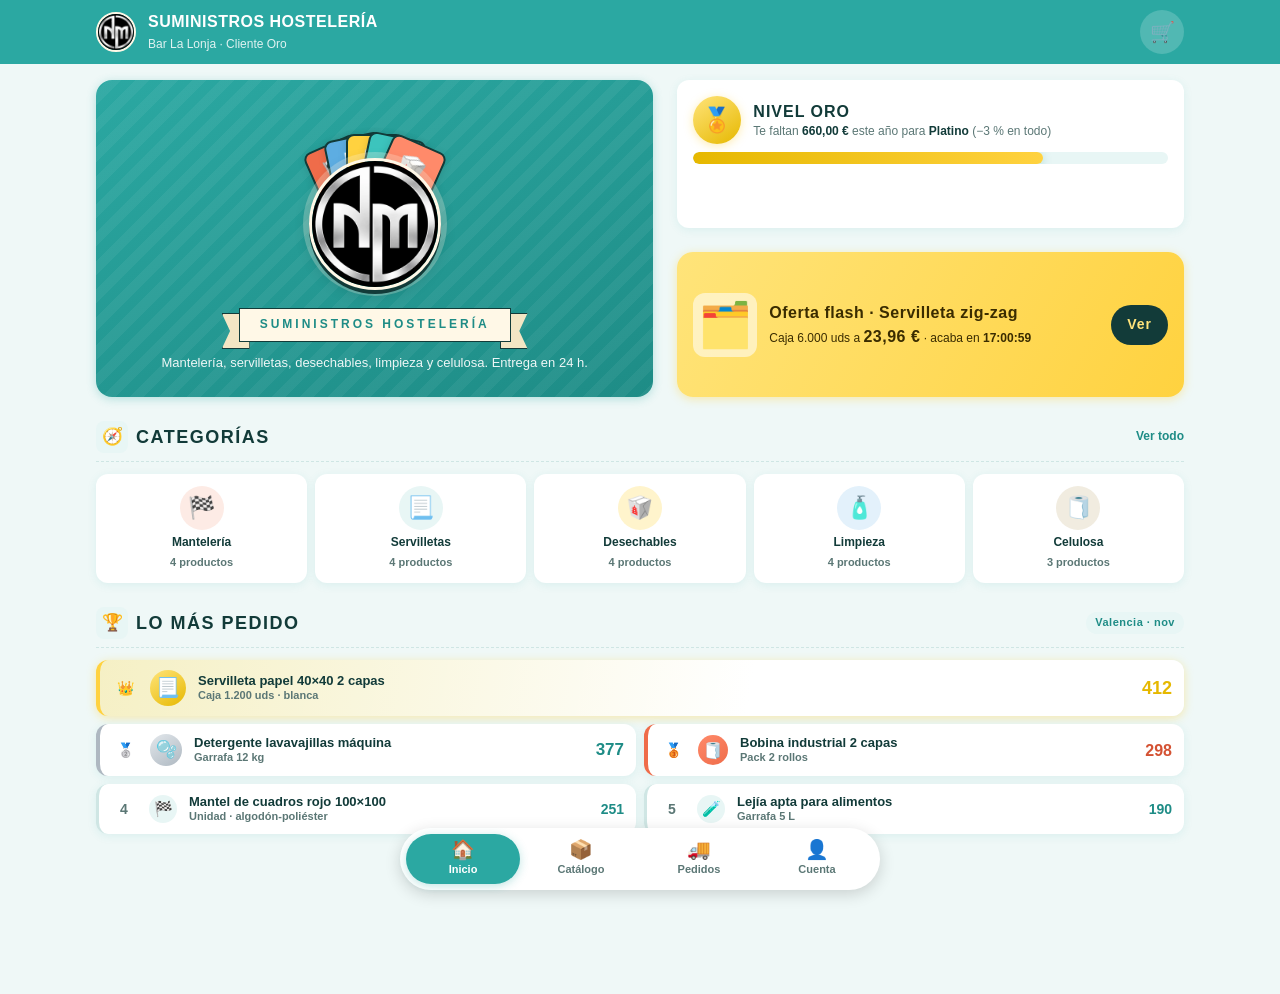
==== commit bf0d7f0e: "Contraseña para el panel de empresa y factura de cada pedido Co-Authored-By: Claude Opus 5.5 <norepl" ====
--- a/index.html
+++ b/index.html
@@ -143,13 +143,15 @@
     <span class="onum" id="winNum"></span>
     <p id="winTxt"></p>
     <span class="pts" id="winPts"></span>
-    <button class="btn btn-gold btn-block" id="winBtn">VER MIS PEDIDOS</button>
+    <button class="btn btn-gold btn-block" id="winFact">🧾 VER FACTURA</button>
+    <button class="btn btn-ghost btn-block" id="winBtn">Ver mis pedidos</button>
   </div>
 </div>
 
 <div class="toast" id="toast" role="status"></div>
 
 <script src="datos.js"></script>
+<script src="factura.js"></script>
 <script>
 (function(){
 const IVA=0.21;
@@ -157,6 +159,7 @@
 const catBg=Object.fromEntries(CATS.map(c=>[c[0],c[3]]));
 const byId=Object.fromEntries(P.map(p=>[p.id,p]));
 const RANK=[[5,412],[13,377],[17,298],[1,251],[15,190]];
+const CLIENTE='Bar La Lonja';
 const SLOTS=[['Mañana','8–11 h'],['Mañana','11–14 h'],['Jueves','8–11 h']];
 let orders=window.SH_DATA.ORDERS.map(o=>({...o}));
 const $=s=>document.querySelector(s);
@@ -207,7 +210,7 @@
     return `<div class="ocard${o.st!=='ok'?' live':''}"><div class="ohead"><b>${o.n}</b><span class="pill ${c}">${lbl}</span></div>
     ${o.st!=='ok'?`<div class="track">${['Recibido','Preparado','En ruta','Entregado'].map((s,k)=>`<div class="${k<step?'done':''}"><i></i>${s}</div>`).join('')}</div>`:''}
     <p>${o.d} · ${u} uds · ${o.items.map(([id,n])=>`${n}× ${byId[id].n}`).join(' · ')}</p>
-    <div class="ofoot"><span class="price">${eur(base*(1+IVA))}<small>IVA incluido</small></span><button class="btn btn-ghost" data-repeat="${i}">🔁 Repetir</button></div></div>`}).join('');
+    <div class="ofoot"><span class="price">${eur(base*(1+IVA))}<small>IVA incluido</small></span><div class="oacts"><button class="btn btn-ghost" data-fact="${i}">🧾 Factura</button><button class="btn btn-ghost" data-repeat="${i}">🔁 Repetir</button></div></div></div>`}).join('');
 }
 function renderCart(){
   const it=items(), u=it.reduce((s,[,n])=>s+n,0), base=sumItems(it), tot=base*(1+IVA);
@@ -240,7 +243,7 @@
 function confirmOrder(){
   const it=items(); if(!it.length) return;
   const base=sumItems(it), num='SH-'+(25842+Math.floor(Math.random()*90));
-  const now=new Date();orders.unshift({n:num,d:'hoy',h:now.toTimeString().slice(0,5),st:'prep',items:it,slot:SLOTS[slot].join(' '),notes:$('#notes').value.trim()});$('#notes').value=''; const earned=Math.floor(base); points+=earned;
+  const now=new Date();orders.unshift({n:num,d:'hoy',fecha:now.toISOString(),h:now.toTimeString().slice(0,5),st:'prep',items:it,precios:Object.fromEntries(it.map(([id])=>[id,byId[id].p])),slot:SLOTS[slot].join(' '),notes:$('#notes').value.trim()});$('#notes').value=''; const earned=Math.floor(base); points+=earned;
   cart={}; save(); sheet(null); renderAll(); renderOrders(); renderHome();
   $('#winNum').textContent=num;
   $('#winTxt').textContent=`Llega ${SLOTS[slot][0].toLowerCase()} entre las ${SLOTS[slot][1]}. Te avisaremos cuando salga el camión.`;
@@ -260,6 +263,7 @@
   else if(d.gocat){cat=d.gocat;renderChips();renderList();location.hash='catalogo'}
   else if(d.open){detId=+d.open;renderDetail(detId);sheet('#detSheet')}
   else if(d.slot!==undefined){slot=+d.slot;renderCart()}
+  else if(d.fact!==undefined) window.SH_FACTURA.abrir(orders[+d.fact],CLIENTE);
   else if(d.repeat!==undefined){orders[+d.repeat].items.forEach(([id,n])=>{if(!byId[id].out)cart[id]=(cart[id]||0)+n});save();renderAll();sheet('#cartSheet');toast('🔁 Pedido cargado: ajusta cantidades')}
   else if(b.hasAttribute('data-close')) sheet(null);
 });
@@ -268,6 +272,7 @@
 $('#shade').onclick=()=>sheet(null);
 $('#confirmBtn').onclick=confirmOrder;
 $('#winBtn').onclick=()=>{$('#win').hidden=true;location.hash='pedidos'};
+$('#winFact').onclick=()=>{$('#win').hidden=true;location.hash='pedidos';window.SH_FACTURA.abrir(orders[0],CLIENTE)};
 document.addEventListener('keydown',e=>{if(e.key==='Escape'){sheet(null);$('#win').hidden=true}});
 $('#q').addEventListener('input',e=>{q=e.target.value;renderList()});
 $('#ivaSw').onclick=()=>{iva=!iva;save();renderHome();renderAll();toast(iva?'Precios con IVA':'Precios sin IVA')};
--- a/estilos.css
+++ b/estilos.css
@@ -341,3 +341,60 @@
 @media (min-width:1080px){
   .list{grid-template-columns:repeat(3,minmax(0,1fr))}
 }
+
+/* Factura: hoja blanca como el papel, también en modo oscuro */
+.fact-wrap{position:fixed;inset:0;z-index:80;overflow-y:auto;background:rgba(10,30,29,.6);
+  padding:calc(16px + env(safe-area-inset-top,0px)) max(12px,env(safe-area-inset-right,0px)) calc(24px + env(safe-area-inset-bottom,0px)) max(12px,env(safe-area-inset-left,0px))}
+.fact-acts{max-width:760px;margin:0 auto 12px;display:flex;gap:var(--s-sm);flex-wrap:wrap}
+.fact-acts .btn{flex:1 1 180px}
+.fact{max-width:760px;margin:0 auto;background:#fff;color:#123B39;border-radius:var(--r-lg);padding:24px clamp(16px,4vw,36px);box-shadow:var(--sh-lg);display:flex;flex-direction:column;gap:18px;font-size:13px}
+.fact-head{display:flex;gap:14px;align-items:flex-start;flex-wrap:wrap;padding-bottom:16px;border-bottom:3px solid #2BA8A2}
+.fact-head img{width:56px;height:56px;border-radius:50%;background:#000;flex:none}
+.fact-head>div:nth-child(2){flex:1 1 200px}
+.fact-head b{display:block;font-size:16px;font-weight:800}
+.fact-head span{color:#5B7775;font-size:12px}
+.fact-num{text-align:right;display:flex;flex-direction:column}
+.fact-num span:first-child{font-size:11px;font-weight:800;letter-spacing:3px;color:#1E8C86}
+.fact-num b{font-size:18px;font-weight:800;letter-spacing:1px;font-variant-numeric:tabular-nums}
+.fact-parts{display:grid;grid-template-columns:repeat(auto-fit,minmax(200px,1fr));gap:12px}
+.fact-parts>div{background:#FFF8E7;border-radius:var(--r-md);padding:10px 14px;line-height:1.5}
+.fact-parts span{display:block;font-size:10px;font-weight:800;letter-spacing:2px;color:#1E8C86}
+.fact-parts b{display:block;font-size:14px}
+.fact-tw{overflow-x:auto}
+.fact table{width:100%;border-collapse:collapse;min-width:460px;font-variant-numeric:tabular-nums}
+.fact th{text-align:left;font-size:10px;letter-spacing:1px;text-transform:uppercase;color:#5B7775;padding:8px 6px;border-bottom:1.5px solid #CFE6E4}
+.fact td{padding:8px 6px;border-bottom:1px dashed #CFE6E4;vertical-align:top}
+.fact td small{display:block;color:#5B7775;font-size:11px}
+.fact .r{text-align:right;white-space:nowrap}
+.fact-tot{align-self:flex-end;width:min(100%,280px);display:flex;flex-direction:column;gap:6px;font-variant-numeric:tabular-nums}
+.fact-tot div{display:flex;justify-content:space-between;color:#5B7775}
+.fact-tot .big{color:#123B39;font-size:18px;font-weight:800;padding-top:8px;border-top:3px solid #2BA8A2}
+.fact-pie{margin:0;font-size:11px;color:#5B7775;border-top:1.5px dashed #CFE6E4;padding-top:12px}
+body.fact-open{overflow:hidden}
+@media print{
+  body.fact-open>*:not(.fact-wrap){display:none!important}
+  body.fact-open{background:#fff;overflow:visible}
+  .fact-wrap{position:static;background:none;padding:0;overflow:visible}
+  .fact-acts{display:none}
+  .fact{box-shadow:none;border-radius:0;max-width:none;padding:0}
+}
+
+/* Acceso con contraseña al panel de la empresa */
+.lock{position:fixed;inset:0;z-index:90;display:grid;place-items:center;background:linear-gradient(160deg,var(--primary),var(--primary-dark));
+  padding:24px max(20px,env(safe-area-inset-right,0px)) 24px max(20px,env(safe-area-inset-left,0px))}
+.lock form{width:100%;max-width:360px;background:var(--card);border-radius:var(--r-xl);box-shadow:var(--sh-lg);padding:28px 22px;display:flex;flex-direction:column;gap:14px;align-items:center;text-align:center}
+.lock img{width:96px;height:96px;border-radius:50%;background:#000;border:3px solid #FFF8E7;box-shadow:0 4px 0 #123B39}
+.lock h1{margin:0;font-size:20px;font-weight:800;letter-spacing:2px;color:var(--primary-dark)}
+.lock p{margin:0;color:var(--muted);font-size:13px}
+.lock .field{width:100%;text-align:left}
+.lock .err{color:var(--error);font-weight:700;font-size:13px;min-height:1.2em}
+.lock.shake form{animation:shake .4s}
+@keyframes shake{25%{transform:translateX(-8px)}50%{transform:translateX(8px)}75%{transform:translateX(-4px)}}
+body.locked .app,body.locked .tabs{visibility:hidden}
+.oacts{display:flex;gap:var(--s-sm);flex-wrap:wrap}
+@media (max-width:520px){
+  .fact table{min-width:0}
+  .fact th:first-child,.fact td:first-child{display:none}
+  .fact th,.fact td{padding:8px 4px}
+  .fact-num{text-align:left;flex-basis:100%}
+}
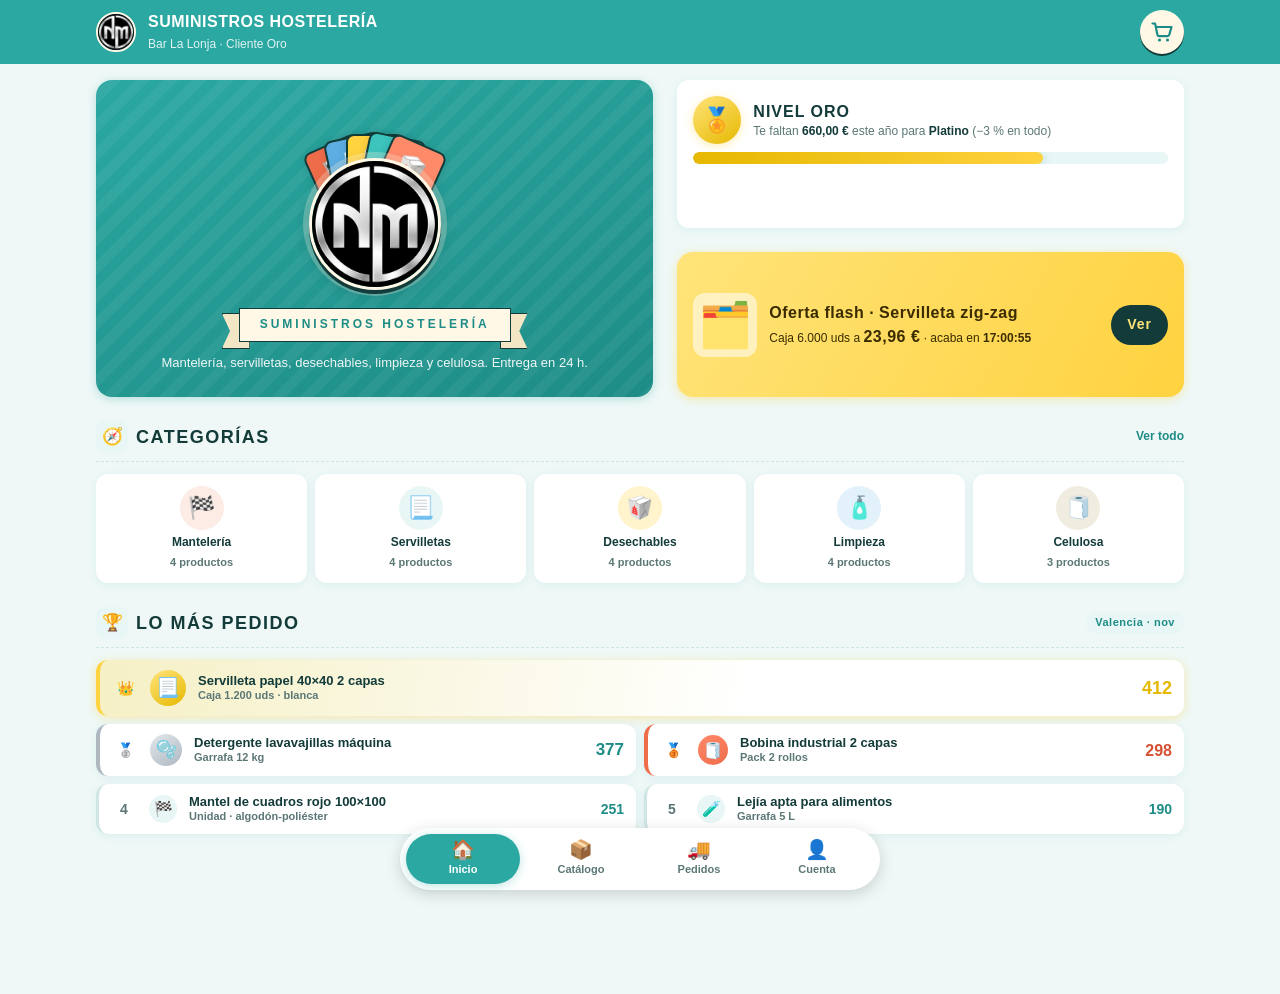
==== commit 692889da: "Carrito de la cabecera con icono dibujado, nítido en móvil Co-Authored-By: Claude Opus 5.5 <noreply@" ====
--- a/index.html
+++ b/index.html
@@ -16,7 +16,7 @@
 <div class="app" id="app">
   <header class="top">
     <img class="mini" src="logo.png" alt=""><div class="who"><b>SUMINISTROS HOSTELERÍA</b><span>Bar La Lonja · Cliente Oro</span></div>
-    <button class="iconbtn" id="cartBtn" aria-label="Ver carrito">🛒<span class="badge" id="badge"></span></button>
+    <button class="iconbtn cart" id="cartBtn" aria-label="Ver carrito"><svg viewBox="0 0 24 24" aria-hidden="true"><path d="M2.5 3.5h2.6l2.3 11.2a1.8 1.8 0 0 0 1.8 1.4h8.4a1.8 1.8 0 0 0 1.7-1.3L21.5 7H6.2"/><circle cx="9.5" cy="20" r="1.6"/><circle cx="17.5" cy="20" r="1.6"/></svg><span class="badge" id="badge"></span></button>
   </header>
 
   <main>
--- a/estilos.css
+++ b/estilos.css
@@ -398,3 +398,8 @@
   .fact th,.fact td{padding:8px 4px}
   .fact-num{text-align:left;flex-basis:100%}
 }
+
+/* Carrito de la cabecera: icono dibujado, nítido en cualquier móvil */
+.iconbtn.cart{background:#FFF8E7;box-shadow:0 2px 0 #123B39}
+.iconbtn.cart svg{width:24px;height:24px;fill:none;stroke:#1E8C86;stroke-width:2.2;stroke-linecap:round;stroke-linejoin:round}
+.iconbtn.cart svg circle{fill:#1E8C86;stroke:none}
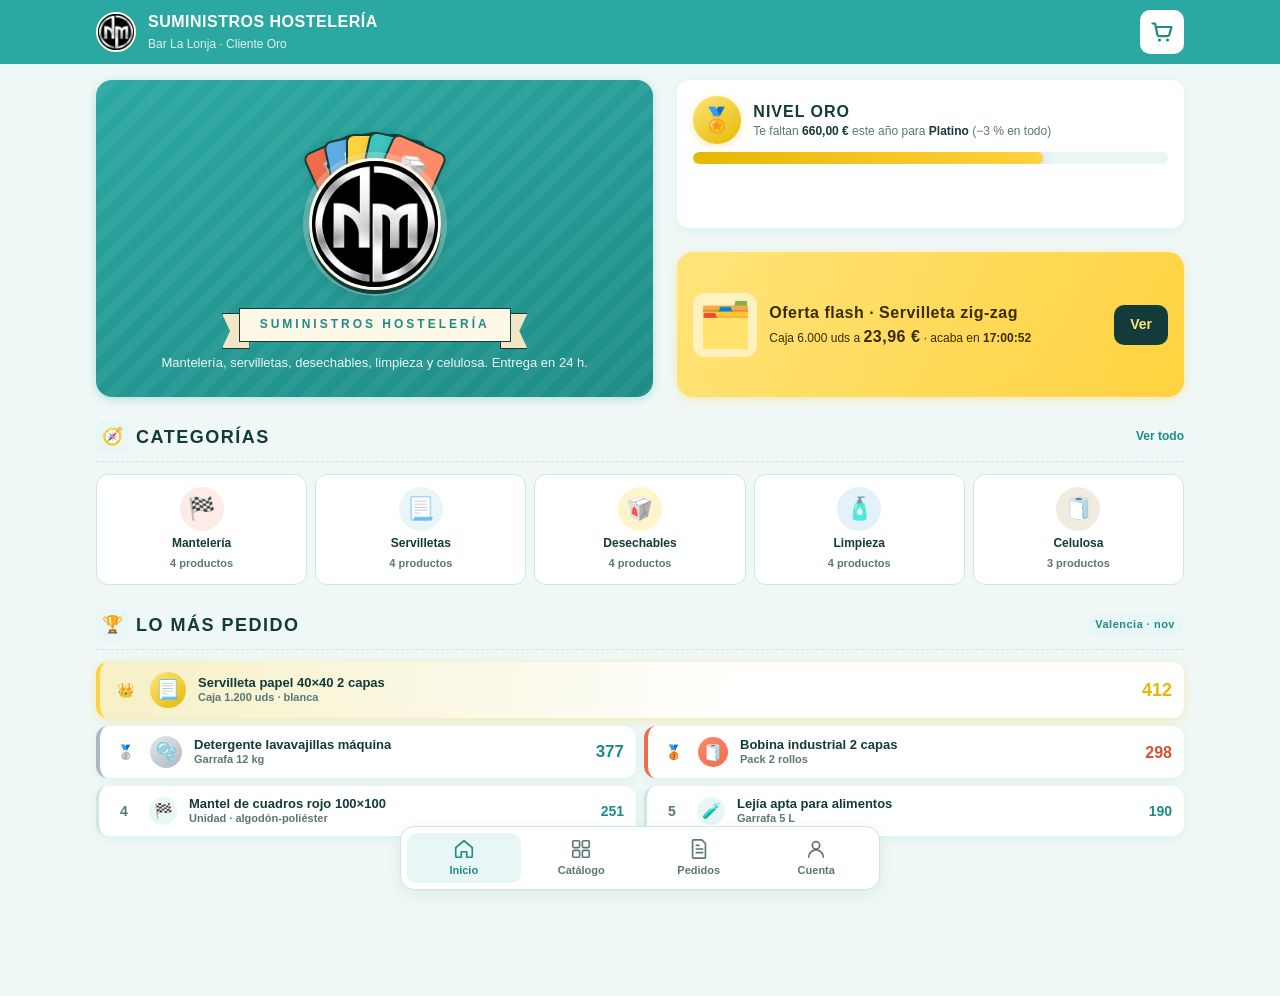
==== commit ec650e55: "Seguridad en servidor, panel de control nuevo y botonera profesional - Acceso al panel comprobado en" ====
--- a/index.html
+++ b/index.html
@@ -9,7 +9,6 @@
 <title>Suministros Hostelería</title>
 <link rel="icon" href="logo.png" type="image/png">
 <link rel="apple-touch-icon" href="icon-192.png">
-<meta name="claude:viewport-fit-sides" content="cover">
 <link rel="stylesheet" href="estilos.css">
 </head>
 <body>
@@ -60,7 +59,7 @@
     <!-- CATÁLOGO -->
     <section class="view" id="v-catalogo" hidden>
       <h1>CATÁLOGO</h1>
-      <div class="search"><span aria-hidden="true">🔎</span><input id="q" type="search" placeholder="Buscar mantel, lejía, servilletas…" autocomplete="off" aria-label="Buscar productos"></div>
+      <div class="search"><span aria-hidden="true">🔎</span><input id="q" type="search" maxlength="60" placeholder="Buscar mantel, lejía, servilletas…" autocomplete="off" aria-label="Buscar productos"></div>
       <div class="chips" id="chips"></div>
       <div class="list" id="list"></div>
     </section>
@@ -97,22 +96,22 @@
         <div class="rep">
           <span class="av" aria-hidden="true">LM</span>
           <div><b>Lucía Martí</b><span>Lunes a viernes, 8:00–16:00</span><div class="tel">600 000 000</div></div>
-          <button class="btn btn-teal" id="copyTel">Copiar</button>
+          <button class="btn btn-soft" id="copyTel">Copiar</button>
         </div>
       </div>
-      <a class="btn btn-ghost btn-block" href="admin.html">🔑 Acceso para la empresa</a>
+      <a class="btn btn-ghost btn-block" href="admin.html">Acceso para la empresa</a>
       <p class="note">Datos de ejemplo. Entrega en tu local sin coste.</p>
     </section>
   </main>
 </div>
 
-<div class="cbar" id="cbar" hidden><button class="btn btn-gold btn-block" id="cbarBtn"><span id="cbarN">0 artículos</span><span class="tot" id="cbarT">0 €</span></button></div>
+<div class="cbar" id="cbar" hidden><button class="btn btn-primary btn-block" id="cbarBtn"><span id="cbarN">0 artículos</span><span class="tot" id="cbarT">0 €</span></button></div>
 
 <div class="tabs"><nav aria-label="Secciones">
-  <a href="#inicio" data-v="inicio"><span class="emo" aria-hidden="true">🏠</span>Inicio</a>
-  <a href="#catalogo" data-v="catalogo"><span class="emo" aria-hidden="true">📦</span>Catálogo</a>
-  <a href="#pedidos" data-v="pedidos"><span class="emo" aria-hidden="true">🚚</span>Pedidos</a>
-  <a href="#cuenta" data-v="cuenta"><span class="emo" aria-hidden="true">👤</span>Cuenta</a>
+  <a href="#inicio" data-v="inicio"><svg class="ico" viewBox="0 0 24 24" aria-hidden="true"><path d="M3 10.5 12 3l9 7.5V20a1 1 0 0 1-1 1h-5v-6H9v6H4a1 1 0 0 1-1-1z"/></svg>Inicio</a>
+  <a href="#catalogo" data-v="catalogo"><svg class="ico" viewBox="0 0 24 24" aria-hidden="true"><rect x="3" y="3" width="7.5" height="7.5" rx="1.5"/><rect x="13.5" y="3" width="7.5" height="7.5" rx="1.5"/><rect x="3" y="13.5" width="7.5" height="7.5" rx="1.5"/><rect x="13.5" y="13.5" width="7.5" height="7.5" rx="1.5"/></svg>Catálogo</a>
+  <a href="#pedidos" data-v="pedidos"><svg class="ico" viewBox="0 0 24 24" aria-hidden="true"><path d="M6 2h9l4 4v15a1 1 0 0 1-1 1H6a1 1 0 0 1-1-1V3a1 1 0 0 1 1-1z"/><path d="M9 12h7M9 16h7M9 8h3"/></svg>Pedidos</a>
+  <a href="#cuenta" data-v="cuenta"><svg class="ico" viewBox="0 0 24 24" aria-hidden="true"><circle cx="12" cy="8" r="4"/><path d="M4 21a8 8 0 0 1 16 0"/></svg>Cuenta</a>
 </nav></div>
 
 <div class="shade" id="shade"></div>
@@ -124,9 +123,9 @@
     <div class="field">FRANJA DE ENTREGA
       <div class="slots" id="slots"></div>
     </div>
-    <label class="field" for="notes">NOTAS PARA EL REPARTIDOR<input id="notes" placeholder="Entrar por la puerta del almacén"></label>
+    <label class="field" for="notes">NOTAS PARA EL REPARTIDOR<input id="notes" maxlength="200" placeholder="Entrar por la puerta del almacén"></label>
     <div class="sum" id="sum"></div>
-    <button class="btn btn-gold btn-block" id="confirmBtn">CONFIRMAR PEDIDO</button>
+    <button class="btn btn-primary btn-block" id="confirmBtn">Confirmar pedido</button>
   </div>
 </aside>
 
@@ -143,7 +142,7 @@
     <span class="onum" id="winNum"></span>
     <p id="winTxt"></p>
     <span class="pts" id="winPts"></span>
-    <button class="btn btn-gold btn-block" id="winFact">🧾 VER FACTURA</button>
+    <button class="btn btn-primary btn-block" id="winFact">Ver factura</button>
     <button class="btn btn-ghost btn-block" id="winBtn">Ver mis pedidos</button>
   </div>
 </div>
@@ -152,146 +151,6 @@
 
 <script src="datos.js"></script>
 <script src="factura.js"></script>
-<script>
-(function(){
-const IVA=0.21;
-const {CATS,P}=window.SH_DATA;
-const catBg=Object.fromEntries(CATS.map(c=>[c[0],c[3]]));
-const byId=Object.fromEntries(P.map(p=>[p.id,p]));
-const RANK=[[5,412],[13,377],[17,298],[1,251],[15,190]];
-const CLIENTE='Bar La Lonja';
-const SLOTS=[['Mañana','8–11 h'],['Mañana','11–14 h'],['Jueves','8–11 h']];
-let orders=window.SH_DATA.ORDERS.map(o=>({...o}));
-const $=s=>document.querySelector(s);
-const eur=n=>n.toLocaleString('es-ES',{style:'currency',currency:'EUR'});
-const esc=s=>String(s).replace(/[&<>"]/g,c=>({'&':'&amp;','<':'&lt;','>':'&gt;','"':'&quot;'}[c]));
-let cart={}, cat='todo', q='', iva=true, slot=0, points=1840;
-try{const s=JSON.parse(localStorage.getItem('sh-pedidos')||'{}');cart=s.cart||{};iva=s.ivaIncl!==undefined?!!s.ivaIncl:true;if(s.points)points=s.points;if(s.orders)orders=s.orders}catch(e){}
-const save=()=>{try{localStorage.setItem('sh-pedidos',JSON.stringify({cart,ivaIncl:iva,points,orders}))}catch(e){}};
-const show=v=>iva?v*(1+IVA):v;
-const sumItems=it=>it.reduce((s,[id,n])=>s+byId[id].p*n,0);
-const items=()=>Object.entries(cart).filter(([,n])=>n>0).map(([id,n])=>[+id,n]);
-
-function stepper(id,n){return `<div class="step"><button class="minus" data-dec="${id}" aria-label="Quitar uno">−</button><output>${n}</output><button class="plus" data-inc="${id}" aria-label="Añadir uno">+</button></div>`}
-function card(p){
-  const n=cart[p.id]||0, cls=p.out?'':p.o?' hl':p.low?' low':'';
-  const tag=p.out?'<span class="pill out">Agotado</span>':p.o?`<span class="pill gold">-${Math.round((1-p.p/p.o)*100)} %</span>`:p.low?`<span class="pill coral">Quedan ${p.low}</span>`:'';
-  return `<article class="pcard${cls}"><button class="thumb" style="background:${catBg[p.cat]}" data-open="${p.id}" aria-label="Ver ficha de ${esc(p.n)}">${p.e}</button>
-  <div class="pbody"><div class="tags"><span class="ref">${p.ref}</span>${tag}</div><h3>${p.n}</h3><span class="meta">${p.f}</span>
-  <div class="prow"><div class="price">${eur(show(p.p))}${p.o?`<s>${eur(show(p.o))}</s>`:''}<small>${iva?'IVA incluido':'+ IVA'}</small></div>
-  ${p.out?'<button class="btn btn-ghost add" disabled>Agotado</button>':n?stepper(p.id,n):`<button class="btn btn-teal add" data-inc="${p.id}">Añadir</button>`}</div></div></article>`;
-}
-function renderList(){
-  const t=q.trim().toLowerCase();
-  const l=P.filter(p=>(cat==='todo'||p.cat===cat)&&(!t||(p.n+' '+p.f+' '+p.ref).toLowerCase().includes(t)));
-  $('#list').innerHTML=l.length?l.map(card).join(''):`<div class="empty"><span class="emo">🤔</span>No hay productos con «${esc(q)}». Prueba con «mantel» o «lejía».</div>`;
-}
-function renderChips(){
-  $('#chips').innerHTML=[['todo','Todo','✨'],...CATS].map(([k,l,e])=>`<button class="chip" data-cat="${k}" aria-pressed="${k===cat}">${e} ${l}</button>`).join('');
-}
-function renderHome(){
-  $('#flashP').textContent=eur(show(byId[7].p))+(iva?'':' + IVA');
-  $('#cats').innerHTML=CATS.map(([k,l,e,bg])=>`<button class="cat" data-gocat="${k}"><span class="emo" style="background:${bg}">${e}</span>${l}<small>${P.filter(p=>p.cat===k).length} productos</small></button>`).join('');
-  const medal=['👑','🥈','🥉'];
-  $('#rank').innerHTML=RANK.map(([id,u],i)=>{const p=byId[id];return `<button class="ritem${i<3?' r'+(i+1):''}" data-open="${id}">
-    <span class="pos">${i===0?'<span class="crown">👑</span>':i<3?medal[i]:i+1}</span><span class="av">${p.e}</span>
-    <span class="nm">${p.n}<small>${p.f}</small></span><span class="sc">${u}</span></button>`}).join('');
-  const goal=2500, pct=Math.min(100,points/goal*100);
-  $('#lvlTxt').innerHTML=`Te faltan <b>${eur(Math.max(0,goal-points))}</b> este año para <b>Platino</b> (−3 % en todo)`;
-  $('#lvlBar i').style.width=pct+'%';
-  $('#ptsBig').textContent=points.toLocaleString('es-ES')+' PUNTOS';
-  $('#ptsBar i').style.width=(points%500)/5+'%';
-  $('#ivaSw').setAttribute('aria-checked',iva);
-}
-const ST={reparto:['🚚 En reparto','sky'],prep:['📦 Preparando','gold'],ok:['✔ Entregado','ok']};
-function renderOrders(){
-  $('#orders').innerHTML=orders.map((o,i)=>{const [lbl,c]=ST[o.st], base=sumItems(o.items), u=o.items.reduce((s,[,n])=>s+n,0);
-    const step=o.st==='prep'?1:o.st==='reparto'?3:4;
-    return `<div class="ocard${o.st!=='ok'?' live':''}"><div class="ohead"><b>${o.n}</b><span class="pill ${c}">${lbl}</span></div>
-    ${o.st!=='ok'?`<div class="track">${['Recibido','Preparado','En ruta','Entregado'].map((s,k)=>`<div class="${k<step?'done':''}"><i></i>${s}</div>`).join('')}</div>`:''}
-    <p>${o.d} · ${u} uds · ${o.items.map(([id,n])=>`${n}× ${byId[id].n}`).join(' · ')}</p>
-    <div class="ofoot"><span class="price">${eur(base*(1+IVA))}<small>IVA incluido</small></span><div class="oacts"><button class="btn btn-ghost" data-fact="${i}">🧾 Factura</button><button class="btn btn-ghost" data-repeat="${i}">🔁 Repetir</button></div></div></div>`}).join('');
-}
-function renderCart(){
-  const it=items(), u=it.reduce((s,[,n])=>s+n,0), base=sumItems(it), tot=base*(1+IVA);
-  const b=$('#badge'); if(b.textContent!==String(u||'')){b.textContent=u||'';b.classList.remove('pop');void b.offsetWidth;b.classList.add('pop')}
-  $('#cbar').hidden=!u; $('#app').classList.toggle('has-cart',!!u);
-  $('#cbarN').textContent=`🛒 ${u} ${u===1?'artículo':'artículos'}`; $('#cbarT').textContent=eur(tot);
-  $('#lines').innerHTML=it.length?it.map(([id,n])=>{const p=byId[id];return `<li><span class="thumb" style="background:${catBg[p.cat]}">${p.e}</span><span class="nm">${p.n}<small>${n} × ${eur(show(p.p))} = ${eur(show(p.p*n))} ${iva?'IVA incl.':'+ IVA'}</small></span>${stepper(id,n)}</li>`}).join('')
-    :`<li class="empty"><span class="emo">🍽️</span>Tu pedido está vacío. Añade productos desde el catálogo.</li>`;
-  $('#cartBody').hidden=!it.length;
-  $('#slots').innerHTML=SLOTS.map(([d,h],i)=>`<button data-slot="${i}" aria-pressed="${i===slot}">${d}<small>${h}</small></button>`).join('');
-  $('#sum').innerHTML=`<div><span>Base imponible</span><span>${eur(base)}</span></div>
-    <div><span>IVA 21 %</span><span>${eur(base*IVA)}</span></div><div class="big"><span>Total</span><span>${eur(tot)}</span></div>`;
-}
-function renderDetail(id){
-  const p=byId[id], n=cart[id]||0;
-  $('#det').innerHTML=`<div class="dart" style="background:${catBg[p.cat]}">${p.e}</div>
-  <div class="dinfo"><div class="tags"><span class="ref">REF. ${p.ref}</span>${p.o?'<span class="pill gold">Oferta flash</span>':''}${p.low?`<span class="pill coral">Quedan ${p.low}</span>`:''}</div>
-  <h3>${p.n}</h3><span class="meta">${p.f}</span></div>
-  <div class="specs">${p.s.map(([k,v])=>`<div><span>${k.toUpperCase()}</span><b>${v}</b></div>`).join('')}</div>
-  <div class="dbuy"><div class="price">${eur(show(p.p))}${p.o?`<s>${eur(show(p.o))}</s>`:''}<small>${iva?'IVA incluido':'+ IVA'}</small></div>
-  ${p.out?'<button class="btn btn-ghost" disabled>AGOTADO</button>':n?stepper(id,n):`<button class="btn btn-gold" data-inc="${id}">AÑADIR AL PEDIDO</button>`}</div>`;
-}
-let detId=null;
-function renderAll(){renderList();renderCart();if(detId)renderDetail(detId)}
-
-let tt; function toast(t){const el=$('#toast');el.textContent=t;el.classList.add('on');clearTimeout(tt);tt=setTimeout(()=>el.classList.remove('on'),1800)}
-function sheet(id){['#cartSheet','#detSheet'].forEach(s=>$(s).classList.toggle('on',s===id));$('#shade').classList.toggle('on',!!id);if(id!=='#detSheet')detId=null}
-function change(id,d){if(d>0&&byId[id].out)return;cart[id]=Math.max(0,(cart[id]||0)+d);if(!cart[id])delete cart[id];save();renderAll();if(d>0&&cart[id]===1)toast(`${byId[id].e} Añadido al pedido`)}
-
-function confirmOrder(){
-  const it=items(); if(!it.length) return;
-  const base=sumItems(it), num='SH-'+(25842+Math.floor(Math.random()*90));
-  const now=new Date();orders.unshift({n:num,d:'hoy',fecha:now.toISOString(),h:now.toTimeString().slice(0,5),st:'prep',items:it,precios:Object.fromEntries(it.map(([id])=>[id,byId[id].p])),slot:SLOTS[slot].join(' '),notes:$('#notes').value.trim()});$('#notes').value=''; const earned=Math.floor(base); points+=earned;
-  cart={}; save(); sheet(null); renderAll(); renderOrders(); renderHome();
-  $('#winNum').textContent=num;
-  $('#winTxt').textContent=`Llega ${SLOTS[slot][0].toLowerCase()} entre las ${SLOTS[slot][1]}. Te avisaremos cuando salga el camión.`;
-  $('#winPts').textContent=`+${earned} puntos ⭐`;
-  const cols=['#2BA8A2','#FFD23F','#EF6C4A','#5DADE2','#3CC4BD','#FFE47A'];
-  $('#confetti').innerHTML=Array.from({length:14},(_,i)=>{const w=6+Math.random()*8,h=Math.random()<.4?w:w*1.8;
-    return `<i style="left:${4+i*6.8}%;width:${w}px;height:${h}px;background:${cols[i%6]};border-radius:${i%3===0?'50%':'2px'};animation-duration:${(3.2+Math.random()*1.3).toFixed(2)}s;animation-delay:${(Math.random()*1.5).toFixed(2)}s"></i>`}).join('');
-  $('#win').hidden=false;
-}
-
-document.addEventListener('click',e=>{
-  const b=e.target.closest('button,[data-close]'); if(!b) return;
-  const d=b.dataset;
-  if(d.inc) change(+d.inc,1);
-  else if(d.dec) change(+d.dec,-1);
-  else if(d.cat){cat=d.cat;renderChips();renderList()}
-  else if(d.gocat){cat=d.gocat;renderChips();renderList();location.hash='catalogo'}
-  else if(d.open){detId=+d.open;renderDetail(detId);sheet('#detSheet')}
-  else if(d.slot!==undefined){slot=+d.slot;renderCart()}
-  else if(d.fact!==undefined) window.SH_FACTURA.abrir(orders[+d.fact],CLIENTE);
-  else if(d.repeat!==undefined){orders[+d.repeat].items.forEach(([id,n])=>{if(!byId[id].out)cart[id]=(cart[id]||0)+n});save();renderAll();sheet('#cartSheet');toast('🔁 Pedido cargado: ajusta cantidades')}
-  else if(b.hasAttribute('data-close')) sheet(null);
-});
-$('#cartBtn').onclick=()=>sheet('#cartSheet');
-$('#cbarBtn').onclick=()=>sheet('#cartSheet');
-$('#shade').onclick=()=>sheet(null);
-$('#confirmBtn').onclick=confirmOrder;
-$('#winBtn').onclick=()=>{$('#win').hidden=true;location.hash='pedidos'};
-$('#winFact').onclick=()=>{$('#win').hidden=true;location.hash='pedidos';window.SH_FACTURA.abrir(orders[0],CLIENTE)};
-document.addEventListener('keydown',e=>{if(e.key==='Escape'){sheet(null);$('#win').hidden=true}});
-$('#q').addEventListener('input',e=>{q=e.target.value;renderList()});
-$('#ivaSw').onclick=()=>{iva=!iva;save();renderHome();renderAll();toast(iva?'Precios con IVA':'Precios sin IVA')};
-$('#copyTel').onclick=()=>{try{navigator.clipboard.writeText('600000000').then(()=>toast('📋 Teléfono copiado'),()=>toast('Mantén pulsado el número para copiarlo'))}catch(err){toast('Mantén pulsado el número para copiarlo')}};
-
-// Cuenta atrás de la oferta flash (termina a medianoche)
-function tick(){const now=new Date(),end=new Date(now);end.setHours(24,0,0,0);let s=Math.floor((end-now)/1000);
-  const h=String(Math.floor(s/3600)).padStart(2,'0'),m=String(Math.floor(s%3600/60)).padStart(2,'0'),x=String(s%60).padStart(2,'0');$('#timer').textContent=`${h}:${m}:${x}`}
-tick();setInterval(tick,1000);
-
-const VIEWS=['inicio','catalogo','pedidos','cuenta'];
-function route(){const v=(location.hash||'#inicio').slice(1), ok=VIEWS.includes(v)?v:'inicio';
-  VIEWS.forEach(k=>$('#v-'+k).hidden=k!==ok);
-  document.querySelectorAll('.tabs a').forEach(a=>a.dataset.v===ok?a.setAttribute('aria-current','page'):a.removeAttribute('aria-current'));
-  window.scrollTo(0,0)}
-window.addEventListener('hashchange',route);
-
-renderChips();renderHome();renderOrders();renderAll();route();
-})();
-</script>
+<script src="app.js"></script>
 </body>
 </html>
--- a/estilos.css
+++ b/estilos.css
@@ -383,14 +383,13 @@
 .lock{position:fixed;inset:0;z-index:90;display:grid;place-items:center;background:linear-gradient(160deg,var(--primary),var(--primary-dark));
   padding:24px max(20px,env(safe-area-inset-right,0px)) 24px max(20px,env(safe-area-inset-left,0px))}
 .lock form{width:100%;max-width:360px;background:var(--card);border-radius:var(--r-xl);box-shadow:var(--sh-lg);padding:28px 22px;display:flex;flex-direction:column;gap:14px;align-items:center;text-align:center}
-.lock img{width:96px;height:96px;border-radius:50%;background:#000;border:3px solid #FFF8E7;box-shadow:0 4px 0 #123B39}
-.lock h1{margin:0;font-size:20px;font-weight:800;letter-spacing:2px;color:var(--primary-dark)}
+.lock img{width:80px;height:80px;border-radius:50%;background:#000}
+.lock h1{margin:0;font-size:20px;font-weight:700;color:var(--ink)}
 .lock p{margin:0;color:var(--muted);font-size:13px}
 .lock .field{width:100%;text-align:left}
 .lock .err{color:var(--error);font-weight:700;font-size:13px;min-height:1.2em}
 .lock.shake form{animation:shake .4s}
 @keyframes shake{25%{transform:translateX(-8px)}50%{transform:translateX(8px)}75%{transform:translateX(-4px)}}
-body.locked .app,body.locked .tabs{visibility:hidden}
 .oacts{display:flex;gap:var(--s-sm);flex-wrap:wrap}
 @media (max-width:520px){
   .fact table{min-width:0}
@@ -403,3 +402,49 @@
 .iconbtn.cart{background:#FFF8E7;box-shadow:0 2px 0 #123B39}
 .iconbtn.cart svg{width:24px;height:24px;fill:none;stroke:#1E8C86;stroke-width:2.2;stroke-linecap:round;stroke-linejoin:round}
 .iconbtn.cart svg circle{fill:#1E8C86;stroke:none}
+
+/* ===== Botonera profesional: formas sobrias, colores de la paleta, sin brillos ===== */
+.btn{border-radius:10px;font-weight:600;letter-spacing:0;font-size:14px;transition:background-color .15s,border-color .15s,color .15s,transform .1s;box-shadow:none}
+.btn:active{transform:translateY(1px)}
+.btn-block{min-height:48px;font-size:15px}
+.btn-primary{background:#1B7F7A;color:#fff}
+.btn-primary:hover{background:#166B67}
+.btn-soft{background:var(--primary-bg);color:var(--primary-dark)}
+.btn-soft:hover{background:#D3EEEC}
+.btn-ghost{background:var(--card);color:var(--ink);border:1px solid var(--line)}
+.btn-ghost:hover{border-color:var(--primary);color:var(--primary-dark)}
+.btn-accent{background:var(--accent);color:var(--on-accent)}
+.btn:focus-visible{outline:2px solid var(--primary);outline-offset:2px;box-shadow:none}
+.add{min-height:38px;padding:0 14px;font-size:13px}
+.flash .btn{border-radius:10px;background:#123B39;color:#FFE47A;font-weight:600}
+.step{gap:4px;border:1px solid var(--line);border-radius:10px;padding:2px;background:var(--card)}
+.step button{width:34px;height:34px;border-radius:8px;font-size:18px;font-weight:600;box-shadow:none;transition:background-color .15s}
+.step button:active{transform:none}
+.step .minus{background:transparent;color:var(--muted)}
+.step .minus:hover{background:#FDEBE5;color:var(--coral-dark)}
+.step .plus{background:#1B7F7A;color:#fff}
+.step .plus:hover{background:#166B67}
+.step output{min-width:24px;font-size:14px;font-weight:700}
+.lines .step button{width:30px;height:30px;font-size:16px}
+.chip{border-radius:8px;border:1px solid var(--line);font-weight:600;min-height:36px;transition:background-color .15s,border-color .15s}
+.chip:active{transform:none}
+.chip[aria-pressed="true"]{background:var(--primary-bg);border-color:var(--primary);color:var(--primary-dark);box-shadow:none}
+.cat{box-shadow:none;border:1px solid var(--line);transition:border-color .15s}
+.cat:hover{border-color:var(--primary)}
+.cat:active{transform:none}
+.slots button{border-radius:8px;border:1px solid var(--line);transition:border-color .15s}
+.slots button[aria-pressed="true"]{background:var(--primary-bg);border-color:var(--primary);color:var(--primary-dark);box-shadow:none}
+.slots button[aria-pressed="true"] small{color:var(--primary-dark)}
+.tabs nav{border-radius:14px;border:1px solid var(--line);box-shadow:0 4px 16px rgba(18,59,57,.08)}
+.tabs a{border-radius:10px;font-weight:600;gap:3px}
+.tabs a:active{transform:none}
+.tabs a .ico{width:22px;height:22px;fill:none;stroke:currentColor;stroke-width:1.8;stroke-linecap:round;stroke-linejoin:round}
+.tabs a[aria-current="page"]{background:var(--primary-bg);color:var(--primary-dark);box-shadow:none}
+.cbar button{border-radius:12px;padding:0 6px 0 18px;box-shadow:0 6px 18px rgba(18,59,57,.18)}
+.cbar .tot{background:rgba(255,255,255,.16);color:#fff;border-radius:8px}
+.iconbtn{border-radius:10px;transition:background-color .15s}
+.iconbtn:active{transform:none}
+.iconbtn.cart{background:#fff;box-shadow:none}
+.x{border-radius:10px;box-shadow:none;border:1px solid var(--line)}
+.switch{transition:background-color .2s}
+a.btn{text-decoration:none}
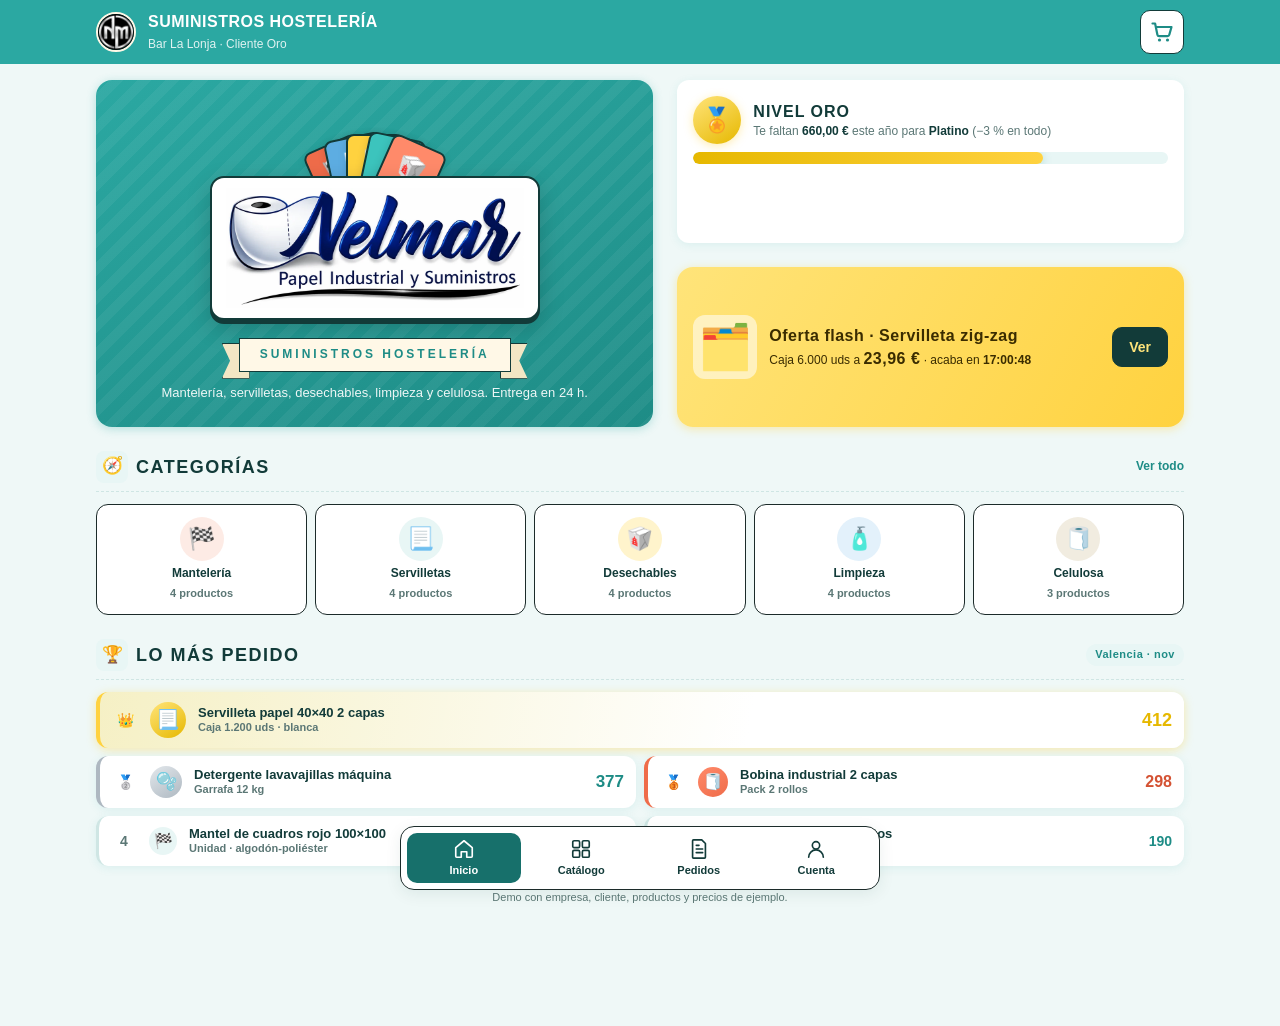
==== commit 9f49449e: "Portada con el logo de Nelmar; el icono de la app no cambia Co-Authored-By: Claude Opus 5.5 <noreply" ====
--- a/index.html
+++ b/index.html
@@ -24,7 +24,7 @@
       <div class="hero">
         <div class="fan" aria-hidden="true"><i>🏁</i><i>📃</i><i>🧻</i><i>🧴</i><i>🥡</i></div>
         <div class="wordmark">
-          <img class="logo-badge" src="logo.png" alt="Logo de Suministros Hostelería">
+          <div class="logo-card"><img src="logo-nelmar.webp" width="900" height="362" alt="Nelmar · Papel industrial y suministros"></div>
         </div>
         <div class="ribbon-wrap"><span class="ribbon">SUMINISTROS HOSTELERÍA</span></div>
         <p>Mantelería, servilletas, desechables, limpieza y celulosa. Entrega en 24 h.</p>
--- a/estilos.css
+++ b/estilos.css
@@ -448,3 +448,44 @@
 .x{border-radius:10px;box-shadow:none;border:1px solid var(--line)}
 .switch{transition:background-color .2s}
 a.btn{text-decoration:none}
+
+/* ===== Botones más resaltados: borde y texto oscuros para que se vean mejor ===== */
+:root{--btn-edge:#1C2B2A}
+@media (prefers-color-scheme: dark){:root:not([data-theme="light"]){--btn-edge:#DDEBEA}}
+:root[data-theme="dark"]{--btn-edge:#DDEBEA}
+.btn{font-weight:700;border:1.5px solid var(--btn-edge)}
+.btn-primary,.dash .btn-primary{background:#17706B;color:#fff;border-color:var(--btn-edge);box-shadow:0 2px 0 var(--btn-edge)}
+.btn-primary:hover,.dash .btn-primary:hover{background:#125C58}
+.btn-soft{background:var(--primary-bg);color:var(--ink);border-color:var(--btn-edge)}
+.btn-ghost,.dash .btn-ghost{background:var(--card);color:var(--ink);border-color:var(--btn-edge)}
+.dash .btn-ghost{color:var(--d-ink)}
+.btn-ghost:hover,.btn-soft:hover{background:var(--primary-bg);color:var(--ink)}
+.btn:active{box-shadow:none;transform:translateY(2px)}
+.btn:disabled{border-color:var(--line);box-shadow:none}
+.flash .btn{border-color:#123B39}
+.step{border:1.5px solid var(--btn-edge)}
+.step .minus{color:var(--ink)}
+.step .plus{background:#17706B}
+.chip{border:1.5px solid var(--btn-edge);color:var(--ink);font-weight:700}
+.chip[aria-pressed="true"]{background:#17706B;border-color:var(--btn-edge);color:#fff}
+.slots button{border:1.5px solid var(--btn-edge);color:var(--ink)}
+.slots button[aria-pressed="true"]{background:#17706B;color:#fff;border-color:var(--btn-edge)}
+.slots button[aria-pressed="true"] small{color:#fff}
+.cat{border:1.5px solid var(--btn-edge)}
+.x{border:1.5px solid var(--btn-edge);color:var(--ink)}
+.tabs nav{border:1.5px solid var(--btn-edge)}
+.tabs a{color:var(--ink)}
+.tabs a[aria-current="page"]{background:#17706B;color:#fff}
+.iconbtn.cart{border:1.5px solid #123B39}
+.cbar button{border-color:#0F2A28}
+.dash .seg{border:1.5px solid var(--btn-edge)}
+.dash .seg button{color:var(--d-ink);font-weight:600}
+.dash .seg button[aria-pressed="true"]{background:#17706B;color:#fff}
+.dash .seg button[aria-pressed="true"] span{background:rgba(255,255,255,.2);color:#fff}
+.dash .tb-btn{border:1.5px solid var(--btn-edge)}
+.dash .side-nav a,.dash .side-nav button{font-weight:600}
+
+/* Logo de la portada (Nelmar): tarjeta blanca delante del abanico */
+.logo-card{width:min(330px,88vw);max-width:100%;background:#fff;border:2px solid #123B39;border-radius:14px;padding:10px 14px;box-shadow:0 4px 0 #123B39,0 8px 24px rgba(0,0,0,.18)}
+.logo-card img{display:block;width:100%;height:auto}
+.hero .wordmark{margin-top:-40px}
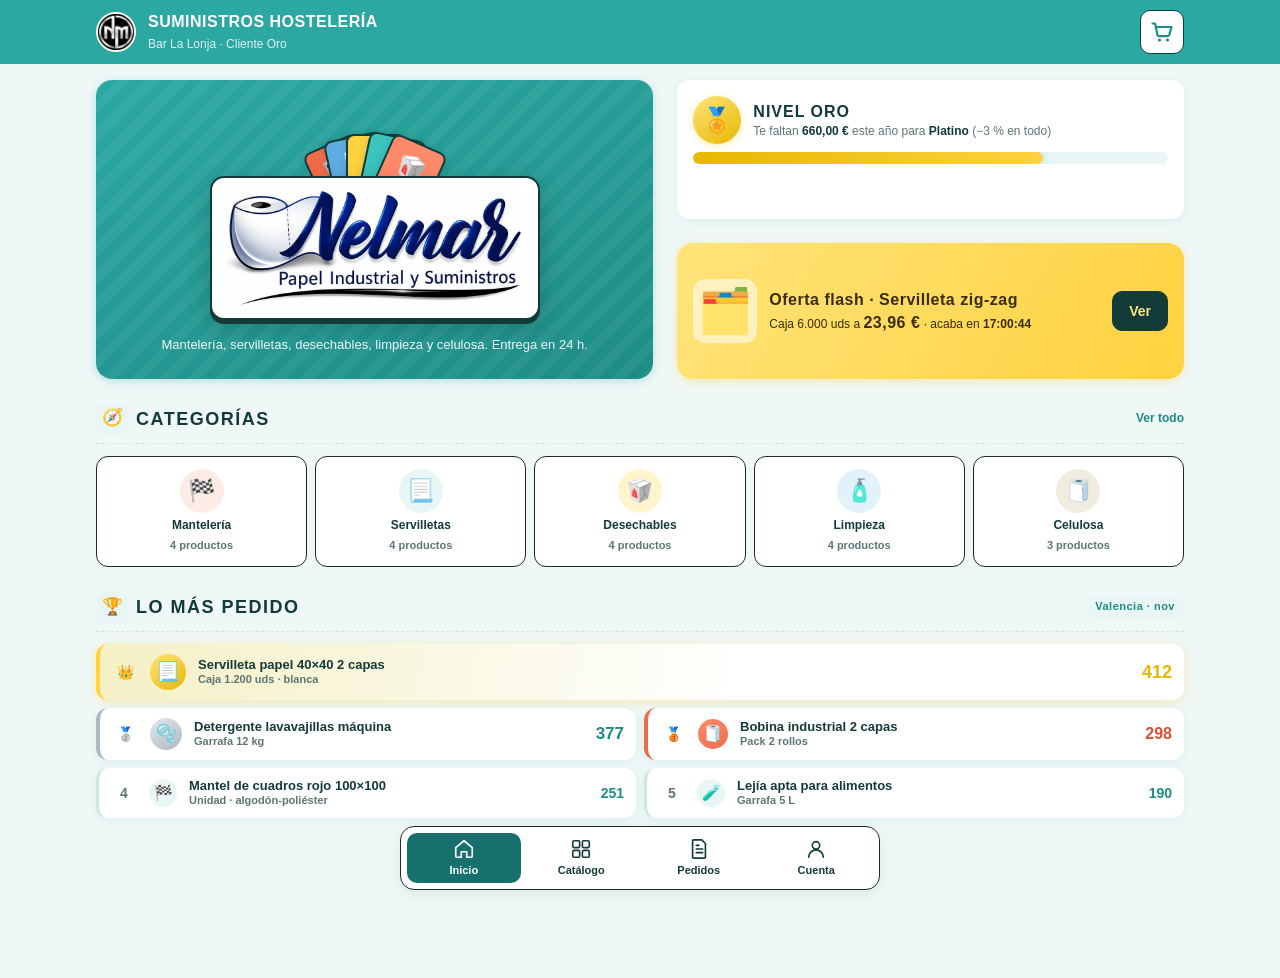
==== commit e1b5446e: "Quita la cinta «Suministros Hostelería» de la portada: el logo ya lleva su lema Co-Authored-By: Clau" ====
--- a/index.html
+++ b/index.html
@@ -26,7 +26,6 @@
         <div class="wordmark">
           <div class="logo-card"><img src="logo-nelmar.webp" width="900" height="362" alt="Nelmar · Papel industrial y suministros"></div>
         </div>
-        <div class="ribbon-wrap"><span class="ribbon">SUMINISTROS HOSTELERÍA</span></div>
         <p>Mantelería, servilletas, desechables, limpieza y celulosa. Entrega en 24 h.</p>
       </div>
 
--- a/estilos.css
+++ b/estilos.css
@@ -70,12 +70,7 @@
 .fan i:nth-child(5){background:var(--coral-light);transform:rotate(24deg)}
 .wordmark{position:relative;margin-top:-58px}
 .logo-badge{display:block;width:132px;height:132px;max-width:100%;border-radius:50%;background:#000;border:3px solid #FFF8E7;box-shadow:0 4px 0 #123B39,0 0 0 6px rgba(255,248,231,.25),var(--sh-lg)}
-.ribbon-wrap{position:relative;z-index:0;margin-top:18px}
-.ribbon{position:relative;display:block;height:34px;line-height:30px;padding:0 clamp(12px,4vw,20px);background:#FFF8E7;border:1.5px solid #123B39;color:#1E8C86;font-weight:800;font-size:clamp(10px,3.2vw,12px);letter-spacing:clamp(1.5px,.8vw,3px);white-space:nowrap}
-.ribbon::before,.ribbon::after{content:"";position:absolute;top:4px;width:26px;height:34px;background:#F3E6C4;border:1.5px solid #123B39;z-index:-1}
-.ribbon::before{left:-18px;clip-path:polygon(0 0,100% 0,100% 100%,0 100%,30% 50%)}
-.ribbon::after{right:-18px;clip-path:polygon(0 0,100% 0,70% 50%,100% 100%,0 100%)}
-.hero p{margin:var(--s-md) 0 0;color:#fff;text-align:center;font-size:13px;opacity:.92}
+.hero p{margin:var(--s-lg) 0 0;color:#fff;text-align:center;font-size:13px;opacity:.92}
 
 /* Section titles */
 .sec{display:flex;flex-direction:column;gap:var(--s-md)}
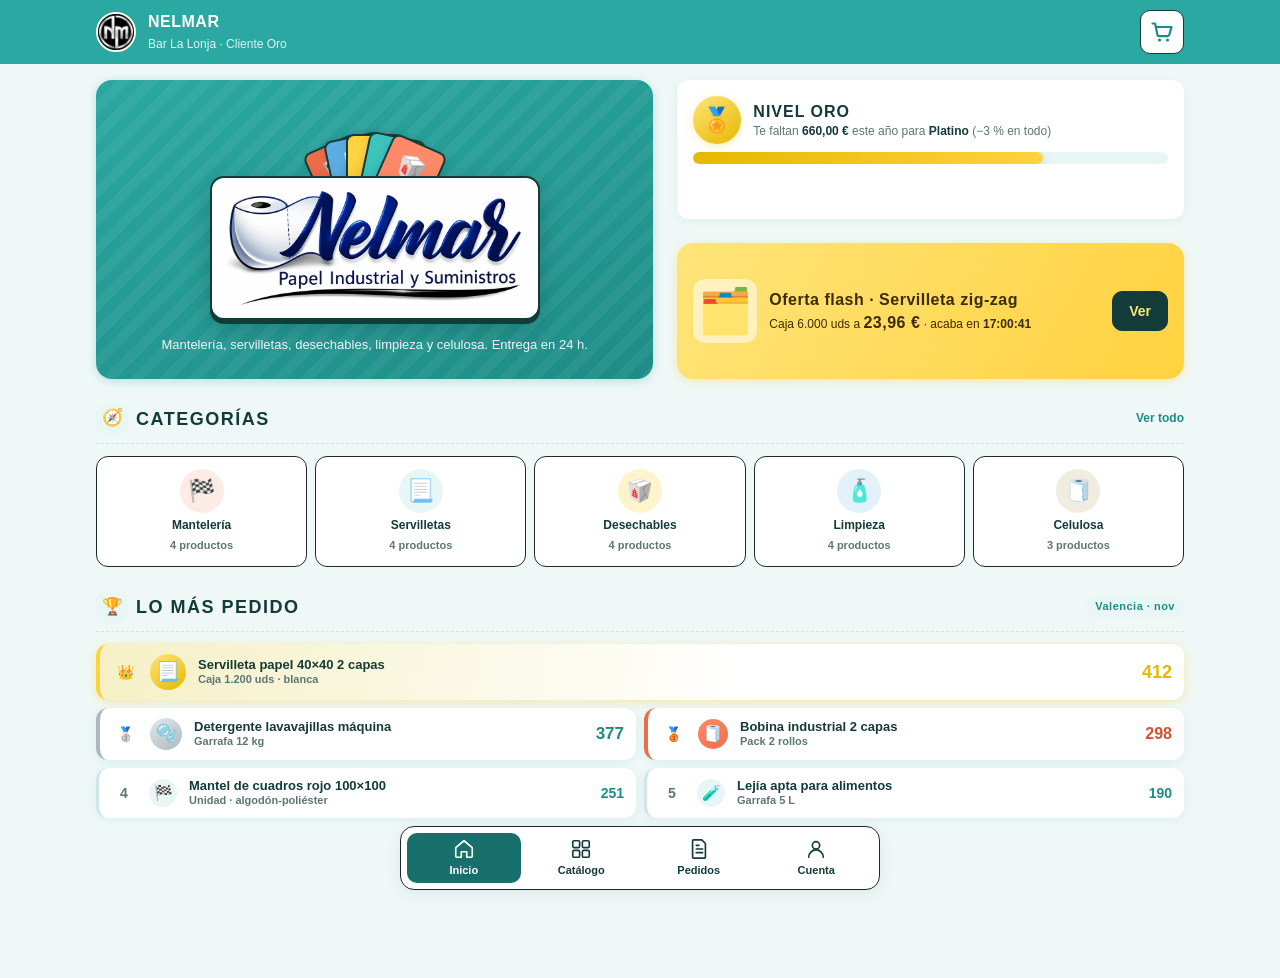
==== commit 57cce2ac: "Cambia el nombre de la empresa a Nelmar en app, panel, acceso y factura Co-Authored-By: Claude Opus " ====
--- a/index.html
+++ b/index.html
@@ -5,8 +5,8 @@
 <meta name="viewport" content="width=device-width, initial-scale=1, viewport-fit=cover">
 <meta name="theme-color" content="#2BA8A2">
 <meta name="apple-mobile-web-app-capable" content="yes">
-<meta name="apple-mobile-web-app-title" content="Suministros">
-<title>Suministros Hostelería</title>
+<meta name="apple-mobile-web-app-title" content="Nelmar">
+<title>Nelmar · Pedidos</title>
 <link rel="icon" href="logo.png" type="image/png">
 <link rel="apple-touch-icon" href="icon-192.png">
 <link rel="stylesheet" href="estilos.css">
@@ -14,7 +14,7 @@
 <body>
 <div class="app" id="app">
   <header class="top">
-    <img class="mini" src="logo.png" alt=""><div class="who"><b>SUMINISTROS HOSTELERÍA</b><span>Bar La Lonja · Cliente Oro</span></div>
+    <img class="mini" src="logo.png" alt=""><div class="who"><b>NELMAR</b><span>Bar La Lonja · Cliente Oro</span></div>
     <button class="iconbtn cart" id="cartBtn" aria-label="Ver carrito"><svg viewBox="0 0 24 24" aria-hidden="true"><path d="M2.5 3.5h2.6l2.3 11.2a1.8 1.8 0 0 0 1.8 1.4h8.4a1.8 1.8 0 0 0 1.7-1.3L21.5 7H6.2"/><circle cx="9.5" cy="20" r="1.6"/><circle cx="17.5" cy="20" r="1.6"/></svg><span class="badge" id="badge"></span></button>
   </header>
 
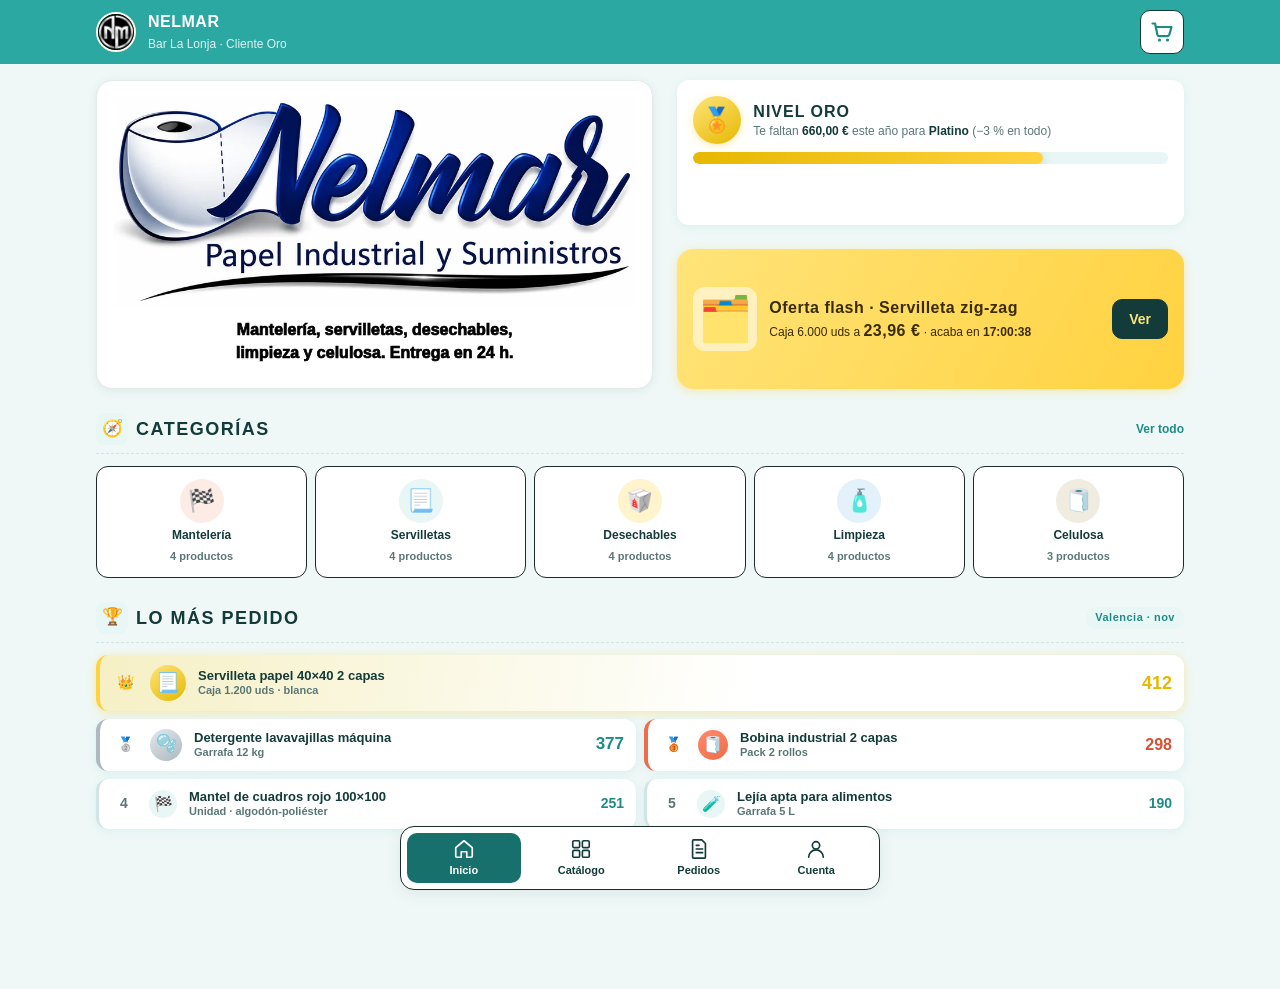
==== commit aa2d2857: "Portada: logo de Nelmar a todo el ancho sobre fondo blanco, sin tarjetas de colores, lema en negro r" ====
--- a/index.html
+++ b/index.html
@@ -22,10 +22,7 @@
     <!-- INICIO -->
     <section class="view" id="v-inicio">
       <div class="hero">
-        <div class="fan" aria-hidden="true"><i>🏁</i><i>📃</i><i>🧻</i><i>🧴</i><i>🥡</i></div>
-        <div class="wordmark">
-          <div class="logo-card"><img src="logo-nelmar.webp" width="900" height="362" alt="Nelmar · Papel industrial y suministros"></div>
-        </div>
+        <img class="hero-logo" src="logo-nelmar.webp" width="900" height="362" alt="Nelmar · Papel industrial y suministros">
         <p>Mantelería, servilletas, desechables, limpieza y celulosa. Entrega en 24 h.</p>
       </div>
 
--- a/estilos.css
+++ b/estilos.css
@@ -57,20 +57,9 @@
 .view>p.lead{margin:-16px 0 0;color:var(--muted)}
 
 /* Logo */
-.hero{position:relative;z-index:0;background:linear-gradient(160deg,var(--primary) 0%,var(--primary-dark) 100%);border-radius:var(--r-xl);
-  padding:var(--s-lg) var(--s-lg) var(--s-xl);overflow:hidden;box-shadow:var(--sh-teal);display:flex;flex-direction:column;align-items:center}
-.hero::after{content:"";position:absolute;inset:0;background:repeating-linear-gradient(-45deg,rgba(255,255,255,.05) 0 10px,transparent 10px 20px);pointer-events:none;z-index:-1}
-.fan{position:relative;height:120px;width:100%}
-.fan i{position:absolute;left:50%;bottom:0;width:58px;height:82px;margin-left:-29px;border-radius:var(--r-md);border:2px solid var(--ink);
-  display:grid;place-items:start center;padding-top:8px;font-style:normal;font-size:24px;transform-origin:50% 140%;box-shadow:var(--sh-md)}
-.fan i:nth-child(1){background:var(--coral);transform:rotate(-24deg)}
-.fan i:nth-child(2){background:var(--sky);transform:rotate(-12deg)}
-.fan i:nth-child(3){background:var(--accent);transform:rotate(0)}
-.fan i:nth-child(4){background:var(--primary-light);transform:rotate(12deg)}
-.fan i:nth-child(5){background:var(--coral-light);transform:rotate(24deg)}
-.wordmark{position:relative;margin-top:-58px}
-.logo-badge{display:block;width:132px;height:132px;max-width:100%;border-radius:50%;background:#000;border:3px solid #FFF8E7;box-shadow:0 4px 0 #123B39,0 0 0 6px rgba(255,248,231,.25),var(--sh-lg)}
-.hero p{margin:var(--s-lg) 0 0;color:#fff;text-align:center;font-size:13px;opacity:.92}
+.hero{position:relative;background:#fff;border:1.5px solid #E3ECEB;border-radius:var(--r-xl);padding:var(--s-lg) var(--s-lg) var(--s-xl);overflow:hidden;box-shadow:0 2px 10px rgba(18,59,57,.08);display:flex;flex-direction:column;align-items:center;justify-content:center}
+.hero-logo{display:block;width:100%;max-width:640px;height:auto}
+.hero p{margin:var(--s-md) 0 0;color:#000;text-align:center;font-size:16px;font-weight:800;line-height:1.4;-webkit-text-stroke:.7px #000;paint-order:stroke fill;text-wrap:balance}
 
 /* Section titles */
 .sec{display:flex;flex-direction:column;gap:var(--s-md)}
@@ -480,7 +469,4 @@
 .dash .tb-btn{border:1.5px solid var(--btn-edge)}
 .dash .side-nav a,.dash .side-nav button{font-weight:600}
 
-/* Logo de la portada (Nelmar): tarjeta blanca delante del abanico */
-.logo-card{width:min(330px,88vw);max-width:100%;background:#fff;border:2px solid #123B39;border-radius:14px;padding:10px 14px;box-shadow:0 4px 0 #123B39,0 8px 24px rgba(0,0,0,.18)}
-.logo-card img{display:block;width:100%;height:auto}
-.hero .wordmark{margin-top:-40px}
+.hero 
